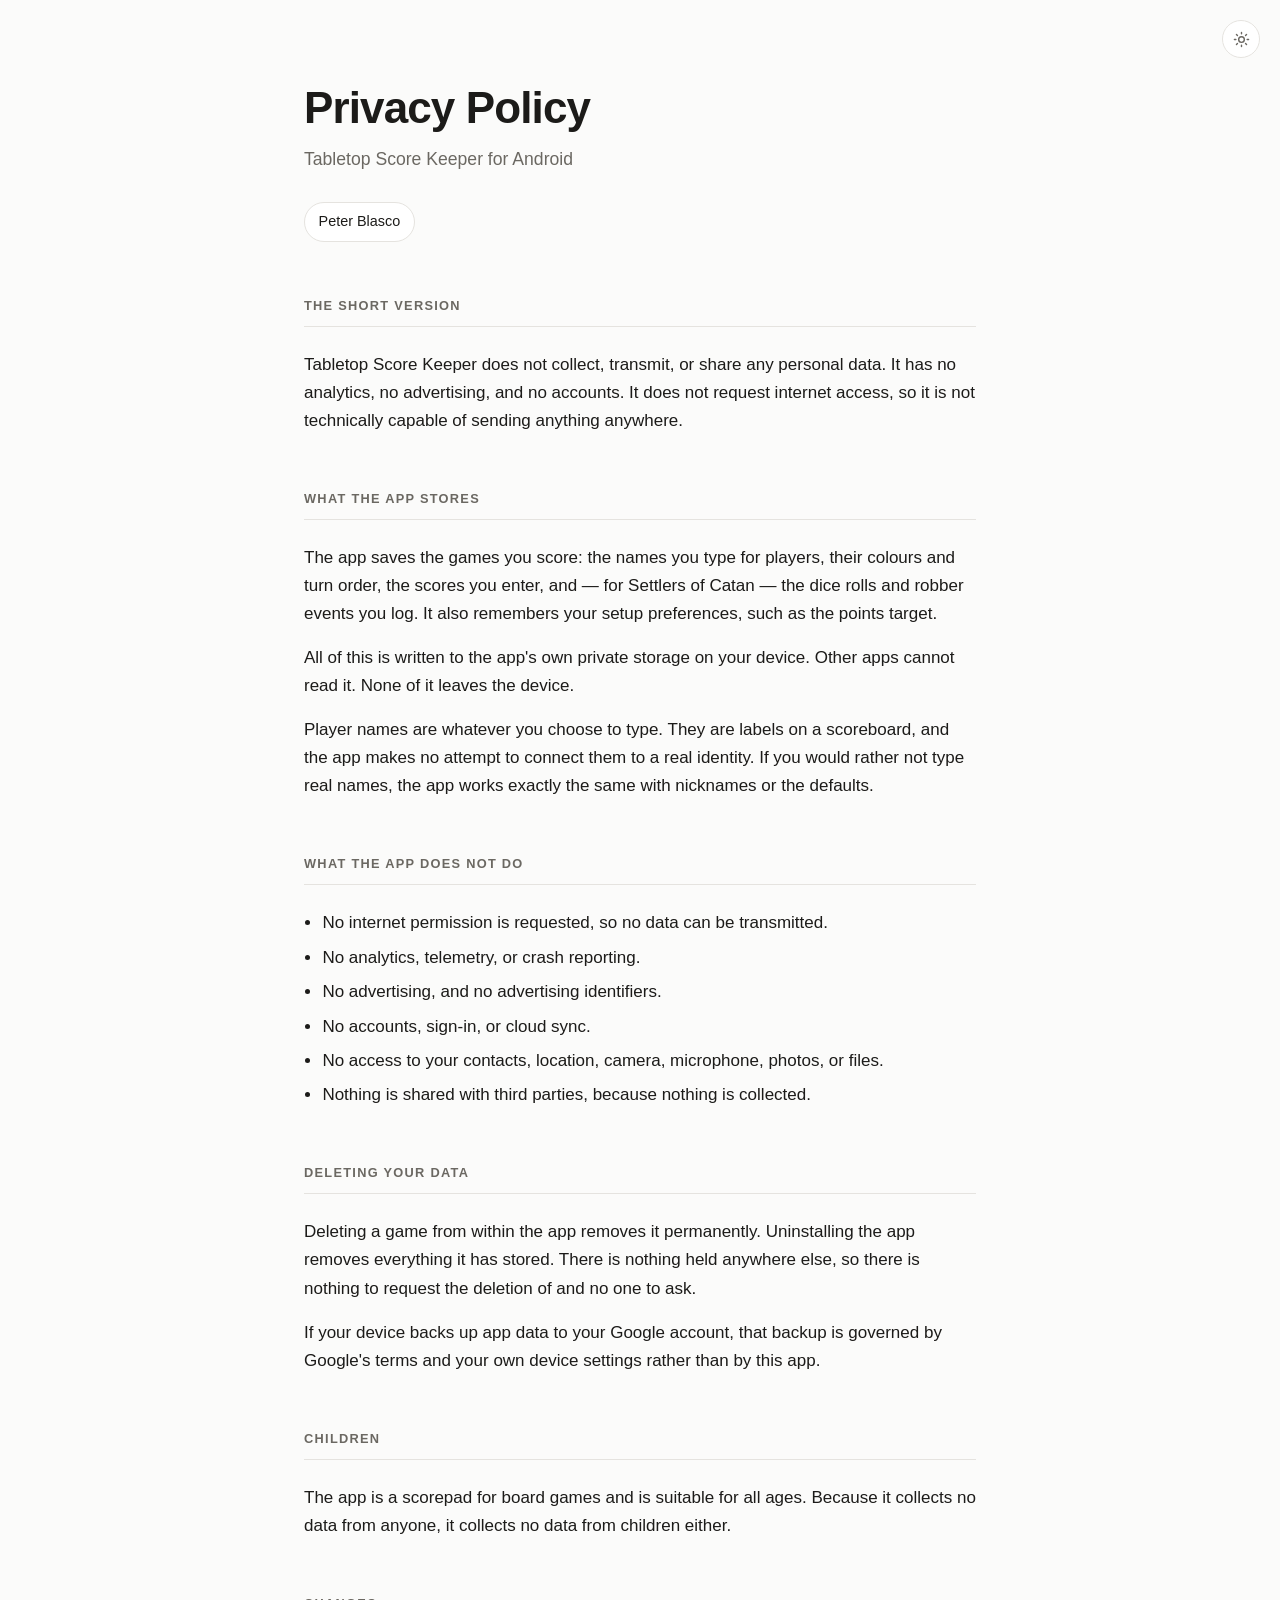
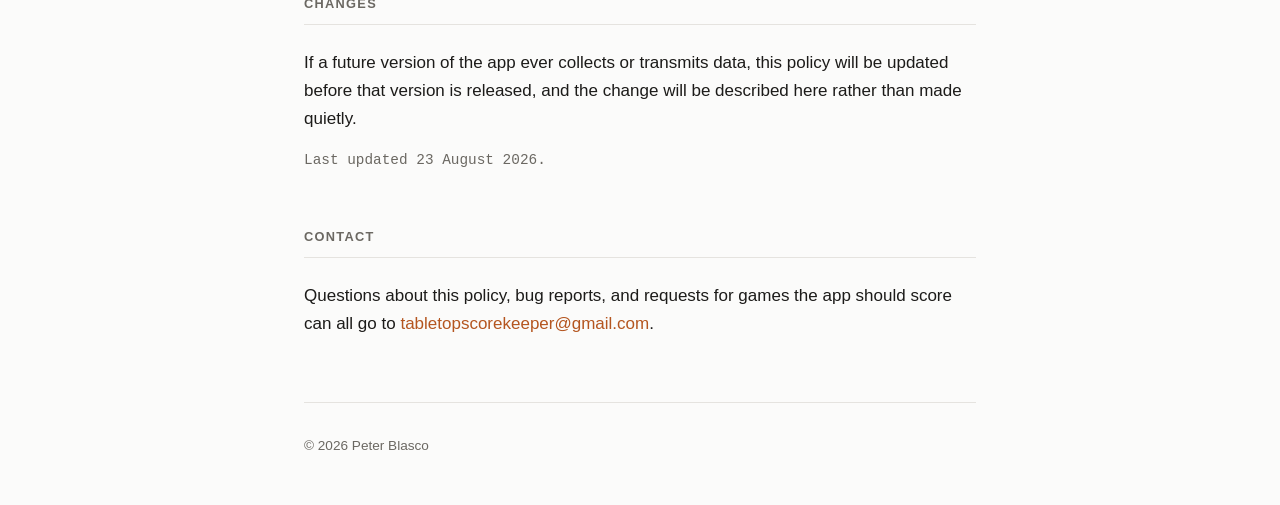
==== privacy/tabletop-score-keeper.html @ 76e5390a "Use the dedicated support address in the privacy policy The contact line also now names bug reports " ====
<!DOCTYPE html>
<html lang="en">
<head>
  <meta charset="UTF-8">
  <meta name="viewport" content="width=device-width, initial-scale=1.0">
  <title>Privacy Policy — Tabletop Score Keeper</title>
  <meta name="description" content="Privacy policy for the Tabletop Score Keeper Android app. The app collects no data and has no internet access.">

  <meta property="og:title" content="Privacy Policy — Tabletop Score Keeper">
  <meta property="og:description" content="The app collects no data and has no internet access.">
  <meta property="og:type" content="website">

  <link rel="stylesheet" href="../styles.css">
  <link rel="icon" href="data:image/svg+xml,<svg xmlns='http://www.w3.org/2000/svg' viewBox='0 0 100 100'><text y='.9em' font-size='90'>🎲</text></svg>">
</head>
<body>
  <button class="theme-toggle" id="themeToggle" aria-label="Toggle color theme" title="Toggle theme">
    <svg class="icon-sun" viewBox="0 0 24 24" aria-hidden="true"><circle cx="12" cy="12" r="4"/><path d="M12 2v2M12 20v2M4.9 4.9l1.4 1.4M17.7 17.7l1.4 1.4M2 12h2M20 12h2M4.9 19.1l1.4-1.4M17.7 6.3l1.4-1.4"/></svg>
    <svg class="icon-moon" viewBox="0 0 24 24" aria-hidden="true"><path d="M21 12.8A9 9 0 1111.2 3a7 7 0 009.8 9.8z"/></svg>
  </button>

  <main>
    <header class="intro">
      <h1>Privacy Policy</h1>
      <p class="tagline">Tabletop Score Keeper for Android</p>

      <nav class="links" aria-label="Related">
        <a class="link-pill" href="../">Peter Blasco</a>
      </nav>
    </header>

    <section class="section">
      <h2>The short version</h2>
      <p>
        Tabletop Score Keeper does not collect, transmit, or share any personal data. It has no
        analytics, no advertising, and no accounts. It does not request internet access, so it is
        not technically capable of sending anything anywhere.
      </p>
    </section>

    <section class="section">
      <h2>What the app stores</h2>
      <p>
        The app saves the games you score: the names you type for players, their colours and turn
        order, the scores you enter, and — for Settlers of Catan — the dice rolls and robber
        events you log. It also remembers your setup preferences, such as the points target.
      </p>
      <p>
        All of this is written to the app's own private storage on your device. Other apps cannot
        read it. None of it leaves the device.
      </p>
      <p>
        Player names are whatever you choose to type. They are labels on a scoreboard, and the app
        makes no attempt to connect them to a real identity. If you would rather not type real
        names, the app works exactly the same with nicknames or the defaults.
      </p>
    </section>

    <section class="section">
      <h2>What the app does not do</h2>
      <ul class="prose-list">
        <li>No internet permission is requested, so no data can be transmitted.</li>
        <li>No analytics, telemetry, or crash reporting.</li>
        <li>No advertising, and no advertising identifiers.</li>
        <li>No accounts, sign-in, or cloud sync.</li>
        <li>No access to your contacts, location, camera, microphone, photos, or files.</li>
        <li>Nothing is shared with third parties, because nothing is collected.</li>
      </ul>
    </section>

    <section class="section">
      <h2>Deleting your data</h2>
      <p>
        Deleting a game from within the app removes it permanently. Uninstalling the app removes
        everything it has stored. There is nothing held anywhere else, so there is nothing to
        request the deletion of and no one to ask.
      </p>
      <p>
        If your device backs up app data to your Google account, that backup is governed by
        Google's terms and your own device settings rather than by this app.
      </p>
    </section>

    <section class="section">
      <h2>Children</h2>
      <p>
        The app is a scorepad for board games and is suitable for all ages. Because it collects no
        data from anyone, it collects no data from children either.
      </p>
    </section>

    <section class="section">
      <h2>Changes</h2>
      <p>
        If a future version of the app ever collects or transmits data, this policy will be
        updated before that version is released, and the change will be described here rather than
        made quietly.
      </p>
      <p class="placeholder">Last updated 23 August 2026.</p>
    </section>

    <section class="section">
      <h2>Contact</h2>
      <p>
        Questions about this policy, bug reports, and requests for games the app should score
        can all go to <a href="mailto:tabletopscorekeeper@gmail.com">tabletopscorekeeper@gmail.com</a>.
      </p>
    </section>
  </main>

  <footer>
    <p>© <span id="year">2026</span> Peter Blasco</p>
  </footer>

  <script src="../main.js"></script>
</body>
</html>
---- styles.css ----
/* ── Design tokens ─────────────────────────────────────── */
:root {
  --bg:        #fbfbfa;
  --surface:   #ffffff;
  --border:    #e5e3df;
  --text:      #1c1b19;
  --text-soft: #6b6862;
  --accent:    #b4551f;
  --accent-bg: #f5ece5;

  --radius: 10px;
  --measure: 42rem;
  --font: ui-sans-serif, -apple-system, "Segoe UI", Roboto, Helvetica, Arial, sans-serif;
  --mono: ui-monospace, "SF Mono", "Cascadia Mono", Menlo, Consolas, monospace;
}

@media (prefers-color-scheme: dark) {
  :root {
    --bg:        #161513;
    --surface:   #1e1d1a;
    --border:    #33312d;
    --text:      #edeae4;
    --text-soft: #9d988f;
    --accent:    #e08b57;
    --accent-bg: #2a231d;
  }
}

/* Explicit toggle always wins over the media query. */
:root[data-theme="light"] {
  --bg: #fbfbfa; --surface: #ffffff; --border: #e5e3df;
  --text: #1c1b19; --text-soft: #6b6862;
  --accent: #b4551f; --accent-bg: #f5ece5;
}
:root[data-theme="dark"] {
  --bg: #161513; --surface: #1e1d1a; --border: #33312d;
  --text: #edeae4; --text-soft: #9d988f;
  --accent: #e08b57; --accent-bg: #2a231d;
}

/* ── Base ──────────────────────────────────────────────── */
* { box-sizing: border-box; }

body {
  margin: 0;
  padding: 0 1.5rem;
  background: var(--bg);
  color: var(--text);
  font-family: var(--font);
  font-size: 17px;
  line-height: 1.65;
  -webkit-font-smoothing: antialiased;
}

main { max-width: var(--measure); margin: 0 auto; padding: 5rem 0 3rem; }

h1, h2, h3 { line-height: 1.25; margin: 0; font-weight: 640; letter-spacing: -0.02em; }
p { margin: 0 0 1rem; }

a { color: var(--accent); text-decoration: none; }
a:hover { text-decoration: underline; text-underline-offset: 3px; }

:focus-visible {
  outline: 2px solid var(--accent);
  outline-offset: 3px;
  border-radius: 4px;
}

/* ── Intro ─────────────────────────────────────────────── */
.intro h1 { font-size: clamp(2rem, 6vw, 2.75rem); }

/* width/height attributes on the tag reserve the aspect ratio, so the
   text below doesn't jump once the image loads. */
.banner {
  display: block;
  width: 100%;
  height: auto;
  margin-bottom: 2rem;
  border: 1px solid var(--border);
  border-radius: var(--radius);
}

.tagline {
  color: var(--text-soft);
  font-size: 1.1rem;
  margin: 0.6rem 0 1.75rem;
  max-width: 34rem;
}

.links {
  display: flex;
  flex-wrap: wrap;
  gap: 0.6rem;
}

.link-pill {
  display: inline-flex;
  align-items: center;
  gap: 0.5rem;
  padding: 0.45rem 0.85rem;
  background: var(--surface);
  border: 1px solid var(--border);
  border-radius: 999px;
  color: var(--text);
  font-size: 0.9rem;
  font-weight: 520;
  transition: border-color 0.15s, color 0.15s, transform 0.15s;
}

.link-pill:hover {
  border-color: var(--accent);
  color: var(--accent);
  text-decoration: none;
  transform: translateY(-1px);
}

.link-pill svg { width: 16px; height: 16px; fill: currentColor; flex: none; }
.link-pill svg[stroke] { fill: none; stroke: currentColor; stroke-linecap: round; stroke-linejoin: round; }

/* ── Sections ──────────────────────────────────────────── */
.section { margin-top: 3.5rem; }

.section > h2 {
  font-size: 0.8rem;
  text-transform: uppercase;
  letter-spacing: 0.1em;
  color: var(--text-soft);
  font-weight: 600;
  padding-bottom: 0.75rem;
  margin-bottom: 1.5rem;
  border-bottom: 1px solid var(--border);
}

/* Prose bullet list. Scoped to its own class because .tags is a ul too, and a bare
   ul rule would fight it. */
.prose-list {
  margin: 0 0 1rem;
  padding-left: 1.15rem;
}

.prose-list li {
  margin-bottom: 0.4rem;
}

.placeholder {
  color: var(--text-soft);
  font-family: var(--mono);
  font-size: 0.9rem;
  margin: 0;
}

/* ── Projects ──────────────────────────────────────────── */
/* Unused while the section is a placeholder — kept for the real entries. */
.project-list { list-style: none; margin: 0; padding: 0; display: grid; gap: 1.75rem; }

.project-head {
  display: flex;
  align-items: baseline;
  justify-content: space-between;
  gap: 1rem;
  margin-bottom: 0.35rem;
}

.project h3 { font-size: 1.05rem; }
.project h3 a { color: var(--text); }
.project h3 a:hover { color: var(--accent); }

.year { font-family: var(--mono); font-size: 0.8rem; color: var(--text-soft); flex: none; }

.project p { color: var(--text-soft); margin: 0 0 0.6rem; }

.tags { list-style: none; display: flex; flex-wrap: wrap; gap: 0.4rem; margin: 0; padding: 0; }

.tags li {
  font-family: var(--mono);
  font-size: 0.72rem;
  padding: 0.15rem 0.5rem;
  border-radius: 5px;
  background: var(--accent-bg);
  color: var(--accent);
}

/* ── Footer ────────────────────────────────────────────── */
footer {
  max-width: var(--measure);
  margin: 0 auto;
  padding: 2rem 0 3rem;
  border-top: 1px solid var(--border);
  color: var(--text-soft);
  font-size: 0.85rem;
}
footer p { margin: 0; }

/* ── Theme toggle ──────────────────────────────────────── */
.theme-toggle {
  position: fixed;
  top: 1.25rem;
  right: 1.25rem;
  width: 38px;
  height: 38px;
  display: grid;
  place-items: center;
  background: var(--surface);
  border: 1px solid var(--border);
  border-radius: 50%;
  color: var(--text-soft);
  cursor: pointer;
  transition: color 0.15s, border-color 0.15s;
}
.theme-toggle:hover { color: var(--accent); border-color: var(--accent); }

.theme-toggle svg {
  width: 17px; height: 17px;
  fill: none; stroke: currentColor; stroke-width: 2;
  stroke-linecap: round; stroke-linejoin: round;
}

/* Show exactly one icon: the one for the theme you'd switch *to*. */
.icon-moon { display: none; }
@media (prefers-color-scheme: dark) {
  .icon-sun { display: none; }
  .icon-moon { display: block; }
}
:root[data-theme="light"] .icon-sun  { display: block; }
:root[data-theme="light"] .icon-moon { display: none; }
:root[data-theme="dark"]  .icon-sun  { display: none; }
:root[data-theme="dark"]  .icon-moon { display: block; }

@media (prefers-reduced-motion: reduce) {
  * { transition: none !important; }
}
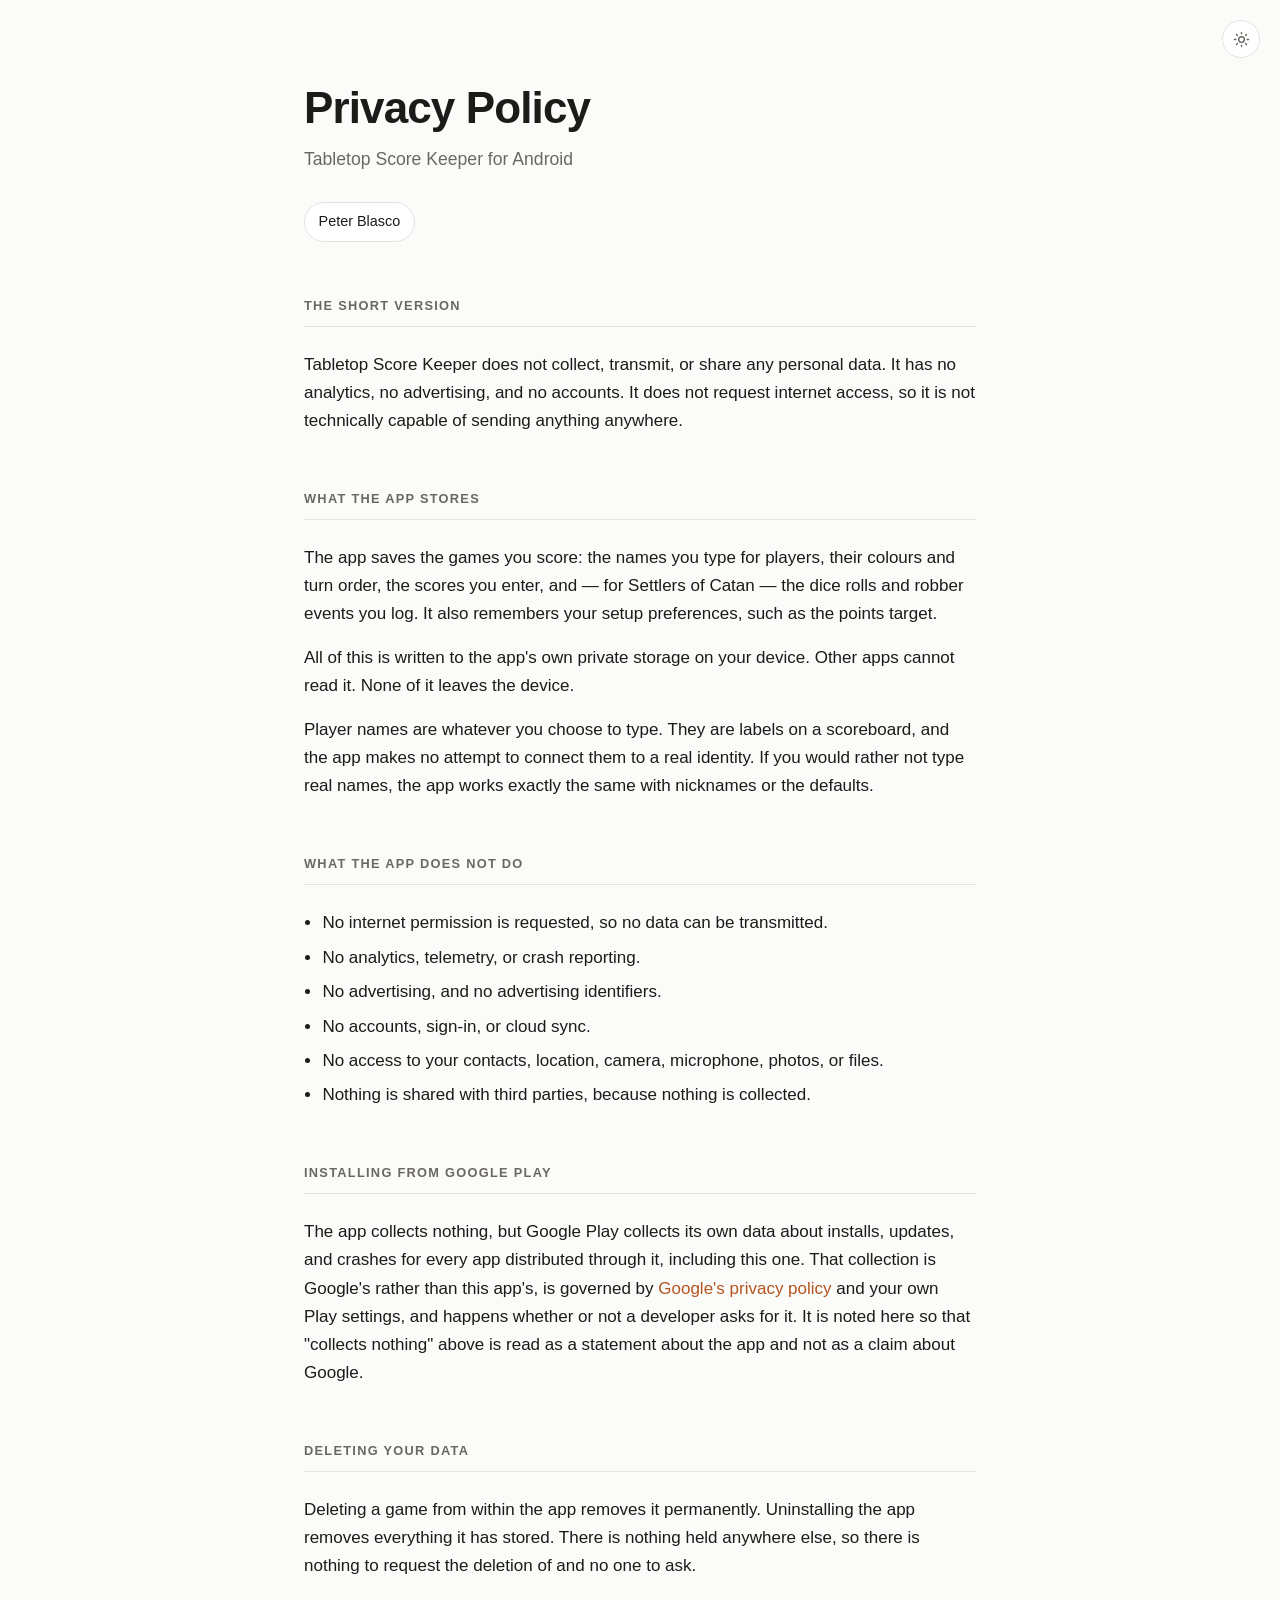
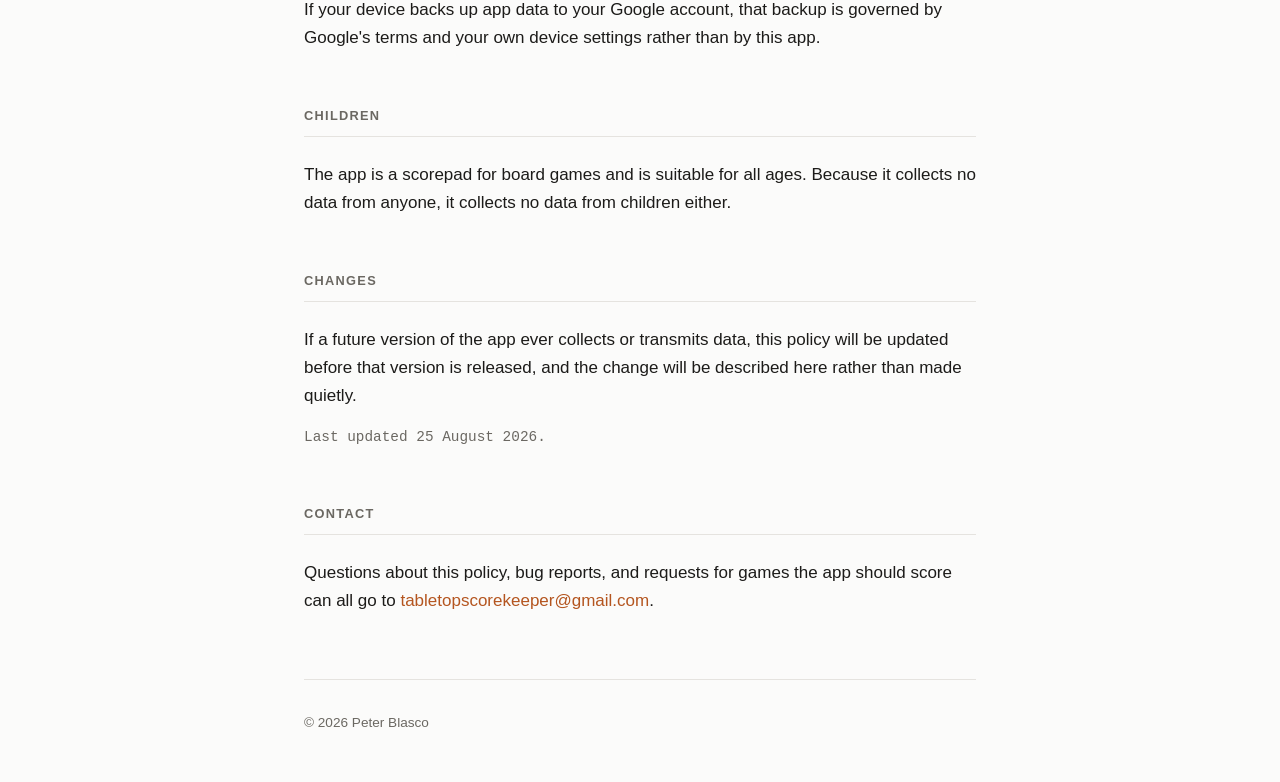
==== commit 470b6335: "Note Google Play's own data collection in the privacy policy The app collects nothing, but Play coll" ====
--- a/privacy/tabletop-score-keeper.html
+++ b/privacy/tabletop-score-keeper.html
@@ -69,6 +69,19 @@
     </section>
 
     <section class="section">
+      <h2>Installing from Google Play</h2>
+      <p>
+        The app collects nothing, but Google Play collects its own data about installs, updates,
+        and crashes for every app distributed through it, including this one. That collection is
+        Google's rather than this app's, is governed by
+        <a href="https://policies.google.com/privacy">Google's privacy policy</a> and your own Play
+        settings, and happens whether or not a developer asks for it. It is noted here so that
+        "collects nothing" above is read as a statement about the app and not as a claim about
+        Google.
+      </p>
+    </section>
+
+    <section class="section">
       <h2>Deleting your data</h2>
       <p>
         Deleting a game from within the app removes it permanently. Uninstalling the app removes
@@ -96,7 +109,7 @@
         updated before that version is released, and the change will be described here rather than
         made quietly.
       </p>
-      <p class="placeholder">Last updated 23 August 2026.</p>
+      <p class="placeholder">Last updated 25 August 2026.</p>
     </section>
 
     <section class="section">
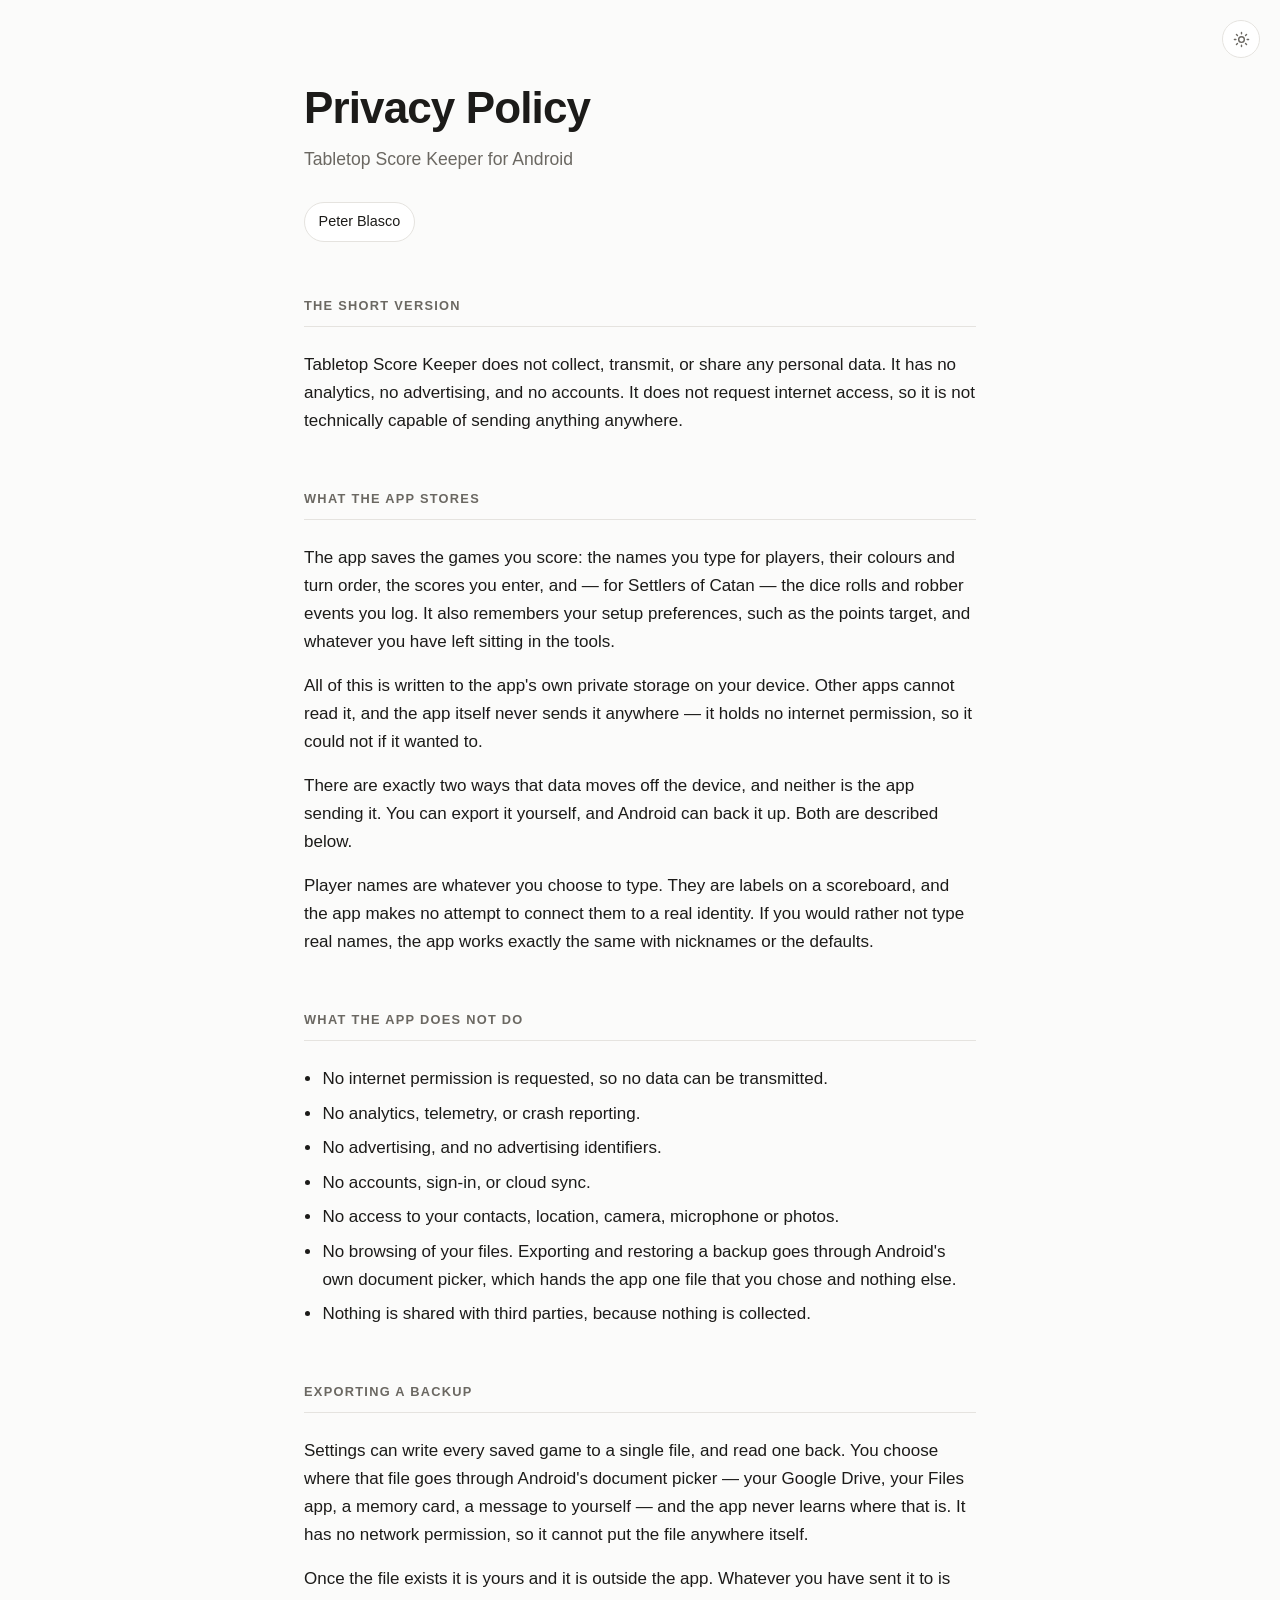
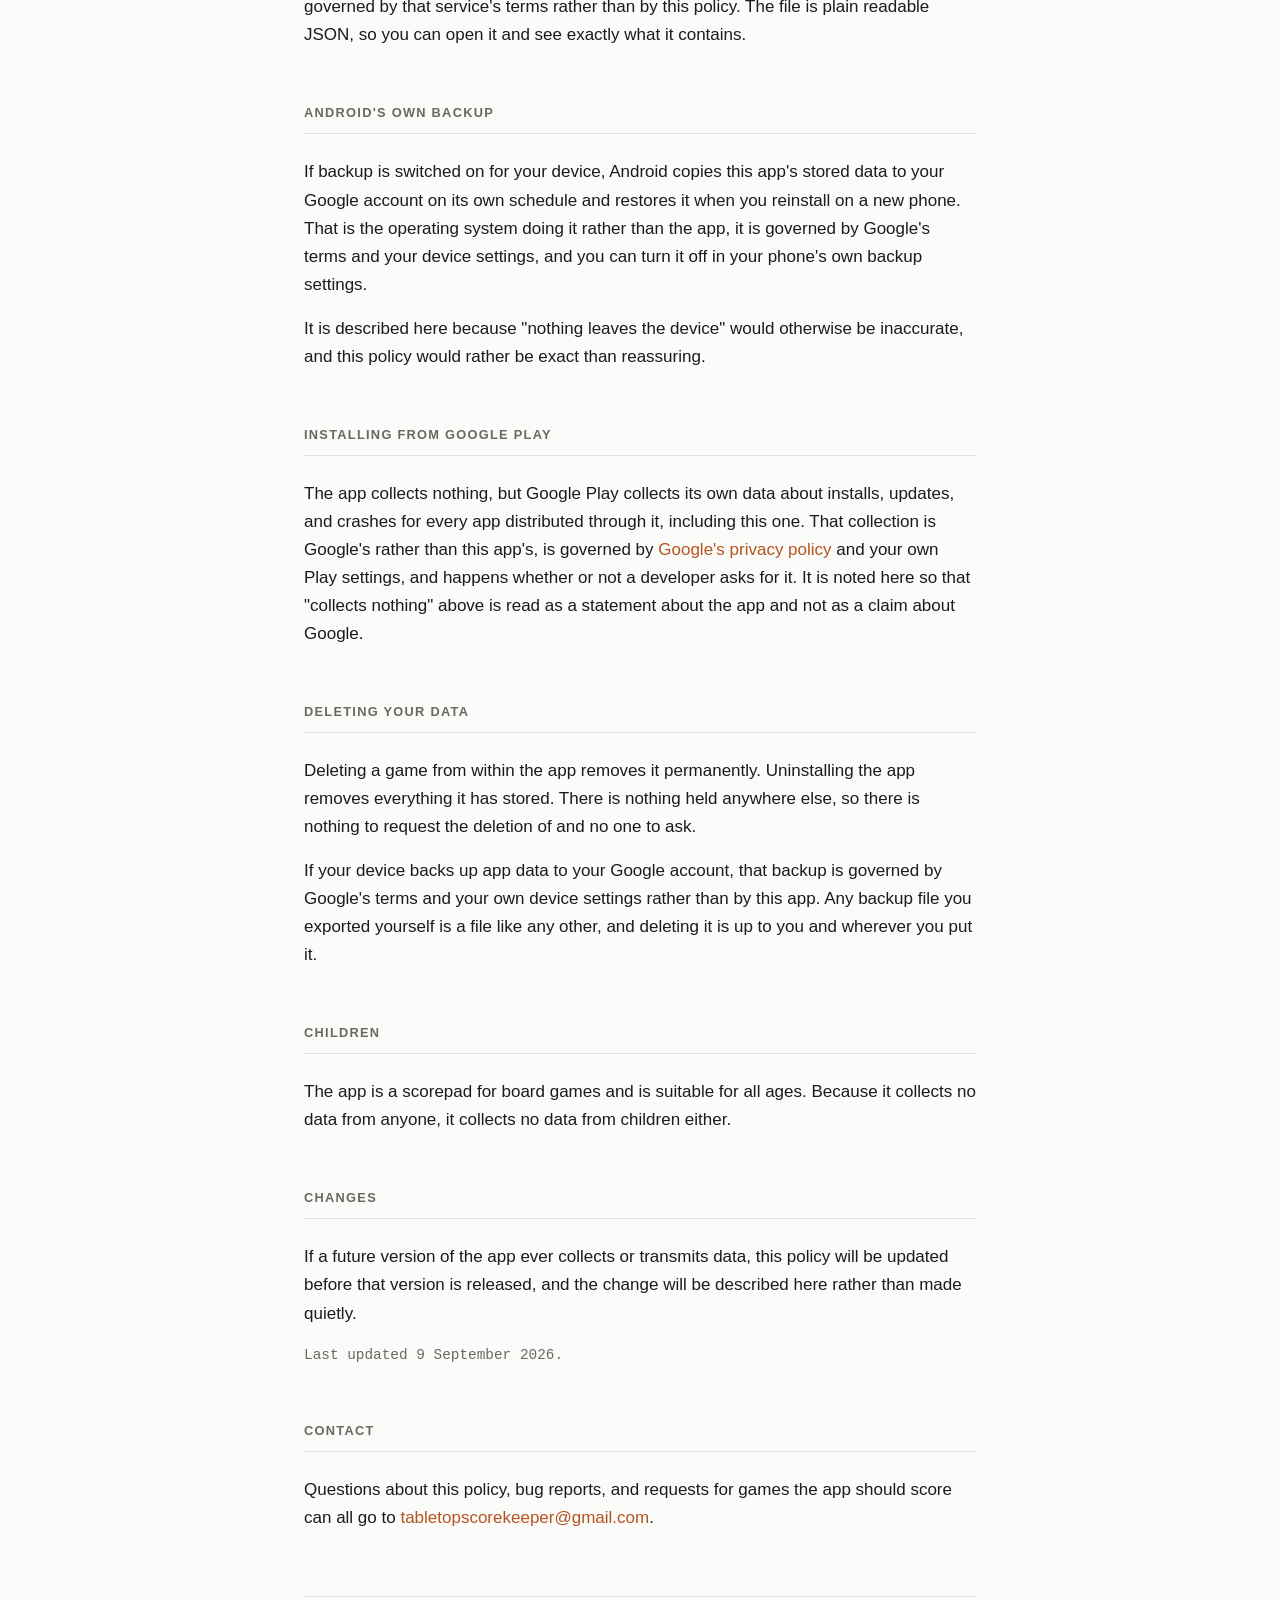
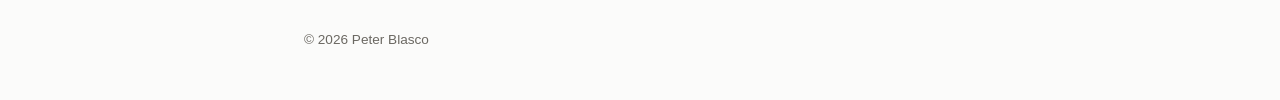
==== commit bd2b34d7: "Bring the privacy policy in line with what the app now does Three statements had gone stale. "None o" ====
--- a/privacy/tabletop-score-keeper.html
+++ b/privacy/tabletop-score-keeper.html
@@ -43,11 +43,17 @@
       <p>
         The app saves the games you score: the names you type for players, their colours and turn
         order, the scores you enter, and — for Settlers of Catan — the dice rolls and robber
-        events you log. It also remembers your setup preferences, such as the points target.
+        events you log. It also remembers your setup preferences, such as the points target, and
+        whatever you have left sitting in the tools.
       </p>
       <p>
         All of this is written to the app's own private storage on your device. Other apps cannot
-        read it. None of it leaves the device.
+        read it, and the app itself never sends it anywhere — it holds no internet permission, so
+        it could not if it wanted to.
+      </p>
+      <p>
+        There are exactly two ways that data moves off the device, and neither is the app sending
+        it. You can export it yourself, and Android can back it up. Both are described below.
       </p>
       <p>
         Player names are whatever you choose to type. They are labels on a scoreboard, and the app
@@ -63,9 +69,42 @@
         <li>No analytics, telemetry, or crash reporting.</li>
         <li>No advertising, and no advertising identifiers.</li>
         <li>No accounts, sign-in, or cloud sync.</li>
-        <li>No access to your contacts, location, camera, microphone, photos, or files.</li>
+        <li>No access to your contacts, location, camera, microphone or photos.</li>
+        <li>
+          No browsing of your files. Exporting and restoring a backup goes through Android's own
+          document picker, which hands the app one file that you chose and nothing else.
+        </li>
         <li>Nothing is shared with third parties, because nothing is collected.</li>
       </ul>
+    </section>
+
+    <section class="section">
+      <h2>Exporting a backup</h2>
+      <p>
+        Settings can write every saved game to a single file, and read one back. You choose where
+        that file goes through Android's document picker — your Google Drive, your Files app, a
+        memory card, a message to yourself — and the app never learns where that is. It has no
+        network permission, so it cannot put the file anywhere itself.
+      </p>
+      <p>
+        Once the file exists it is yours and it is outside the app. Whatever you have sent it to is
+        governed by that service's terms rather than by this policy. The file is plain readable
+        JSON, so you can open it and see exactly what it contains.
+      </p>
+    </section>
+
+    <section class="section">
+      <h2>Android's own backup</h2>
+      <p>
+        If backup is switched on for your device, Android copies this app's stored data to your
+        Google account on its own schedule and restores it when you reinstall on a new phone. That
+        is the operating system doing it rather than the app, it is governed by Google's terms and
+        your device settings, and you can turn it off in your phone's own backup settings.
+      </p>
+      <p>
+        It is described here because "nothing leaves the device" would otherwise be inaccurate, and
+        this policy would rather be exact than reassuring.
+      </p>
     </section>
 
     <section class="section">
@@ -90,7 +129,9 @@
       </p>
       <p>
         If your device backs up app data to your Google account, that backup is governed by
-        Google's terms and your own device settings rather than by this app.
+        Google's terms and your own device settings rather than by this app. Any backup file you
+        exported yourself is a file like any other, and deleting it is up to you and wherever you
+        put it.
       </p>
     </section>
 
@@ -109,7 +150,7 @@
         updated before that version is released, and the change will be described here rather than
         made quietly.
       </p>
-      <p class="placeholder">Last updated 25 August 2026.</p>
+      <p class="placeholder">Last updated 9 September 2026.</p>
     </section>
 
     <section class="section">
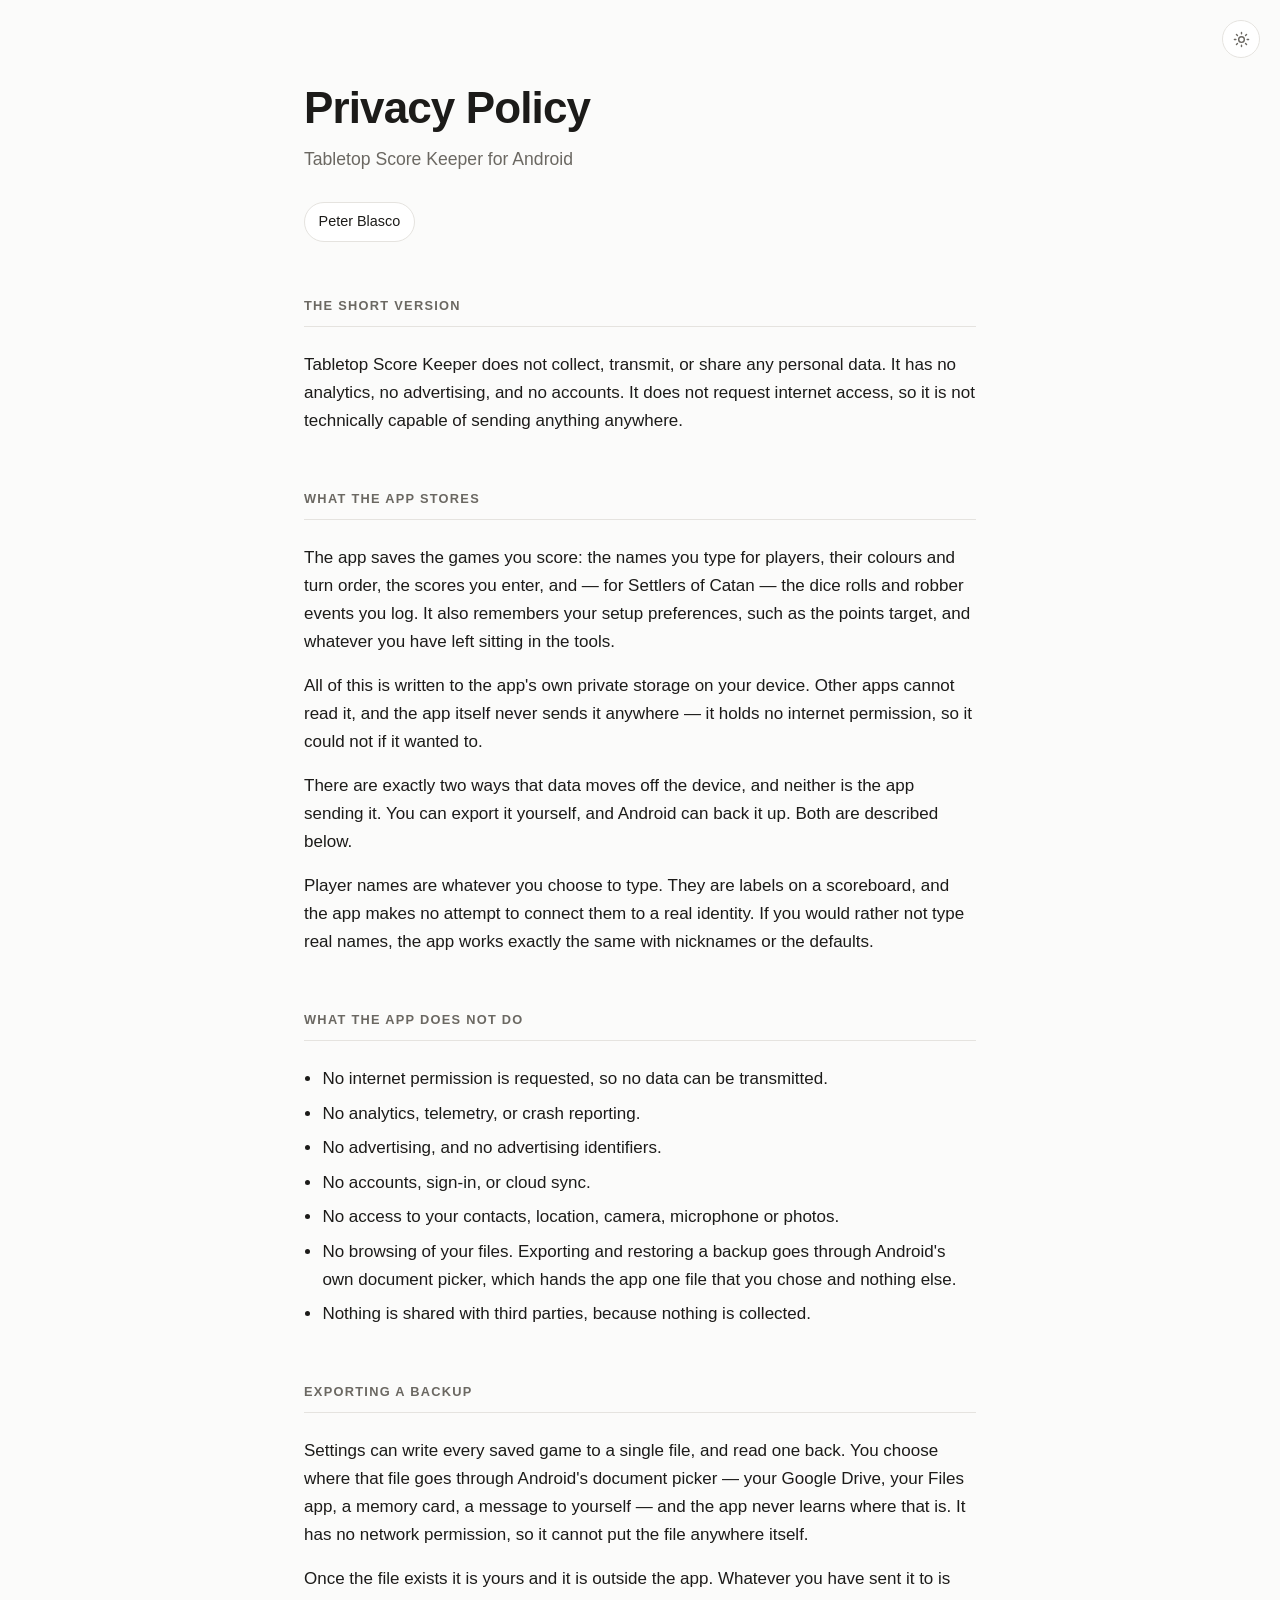
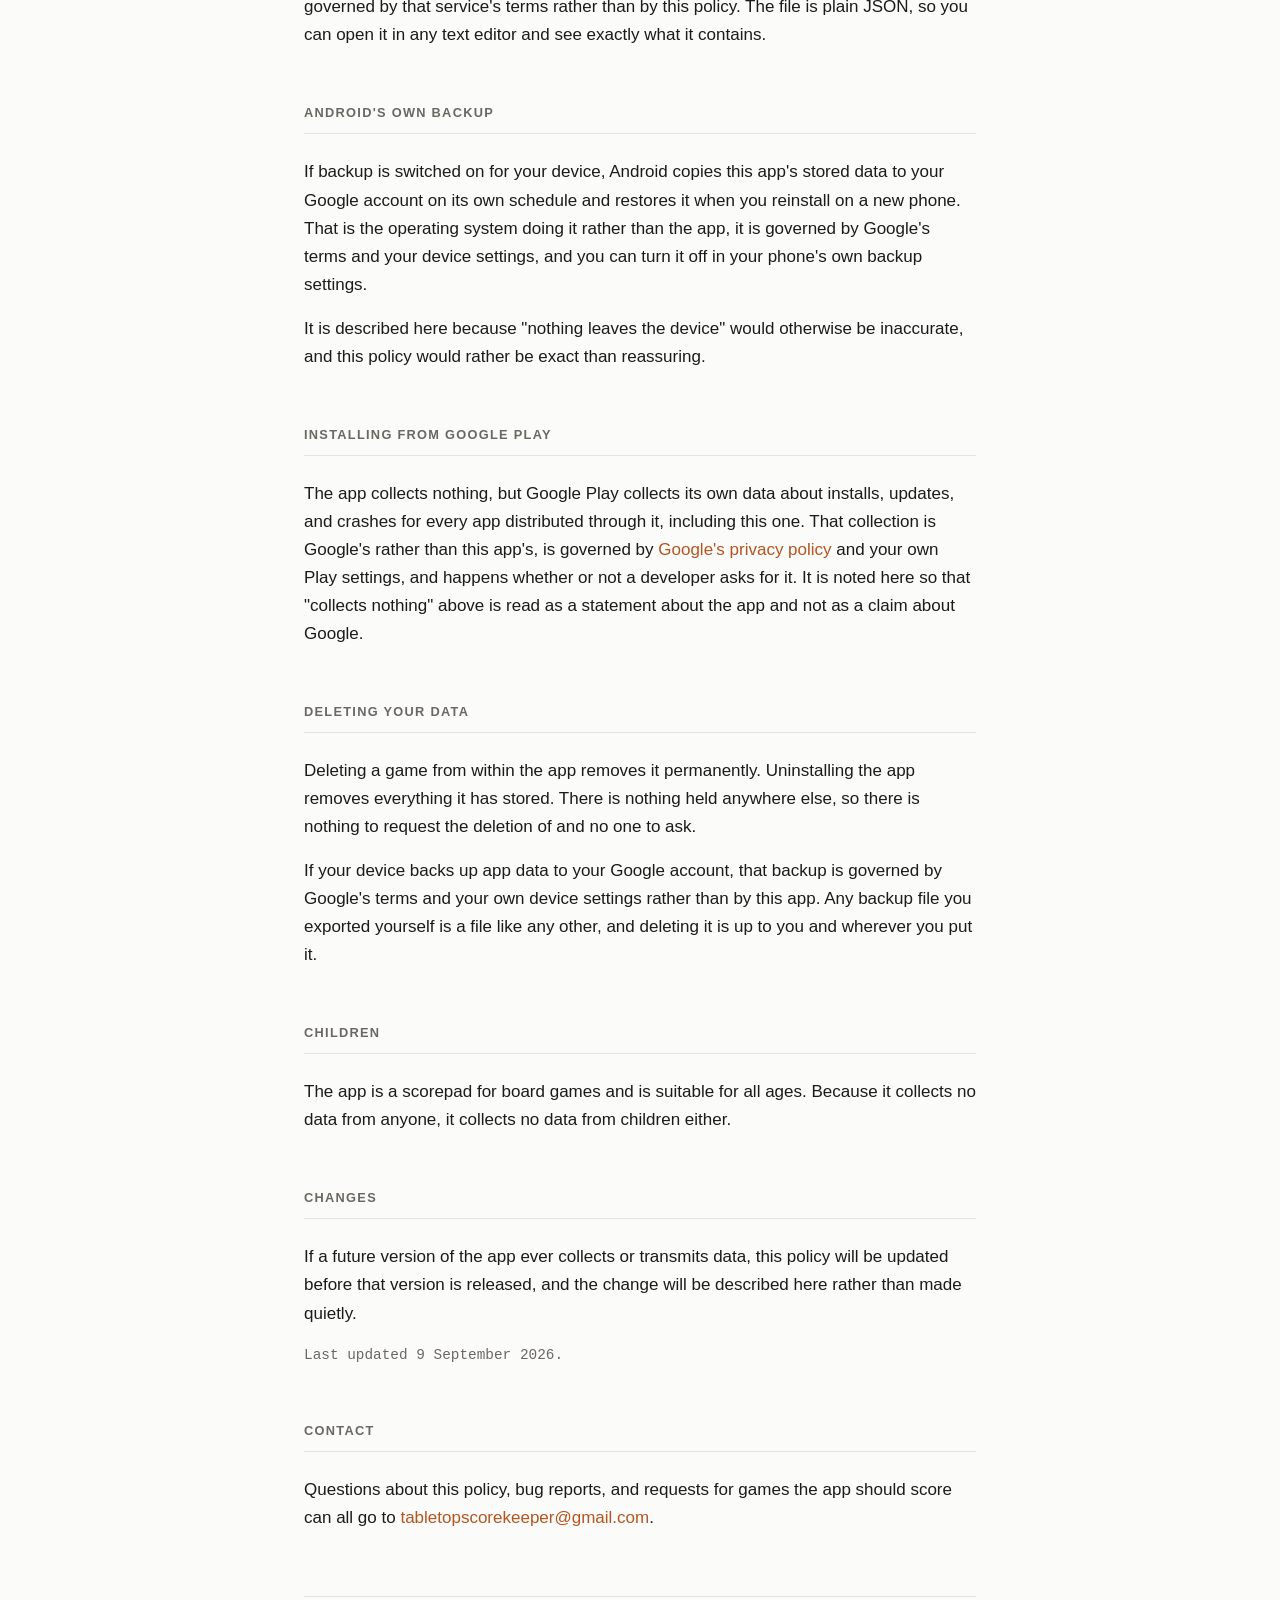
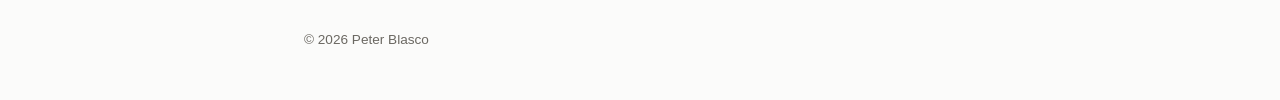
==== commit 7eec5121: "Match the policy to a backup file that is no longer indented Co-Authored-By: Claude Opus 5 <noreply@" ====
--- a/privacy/tabletop-score-keeper.html
+++ b/privacy/tabletop-score-keeper.html
@@ -88,8 +88,8 @@
       </p>
       <p>
         Once the file exists it is yours and it is outside the app. Whatever you have sent it to is
-        governed by that service's terms rather than by this policy. The file is plain readable
-        JSON, so you can open it and see exactly what it contains.
+        governed by that service's terms rather than by this policy. The file is plain JSON, so you
+        can open it in any text editor and see exactly what it contains.
       </p>
     </section>
 
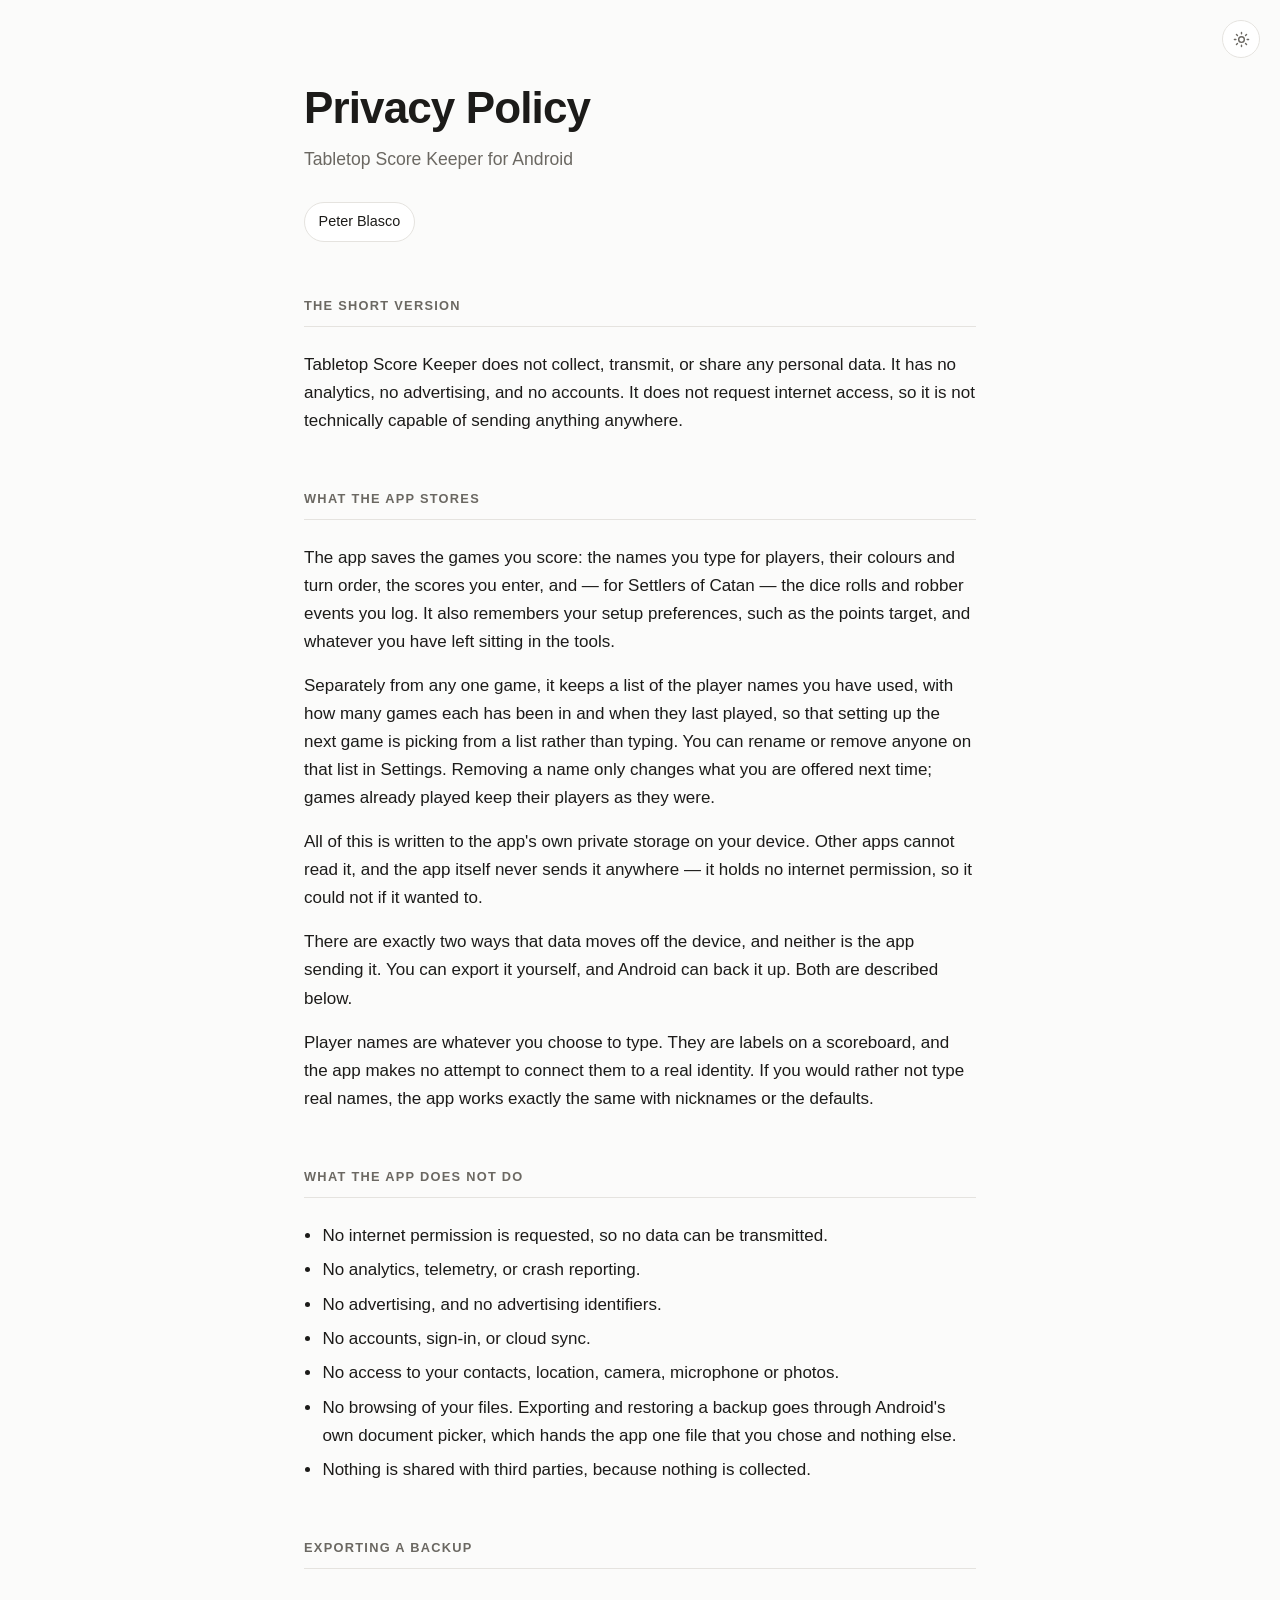
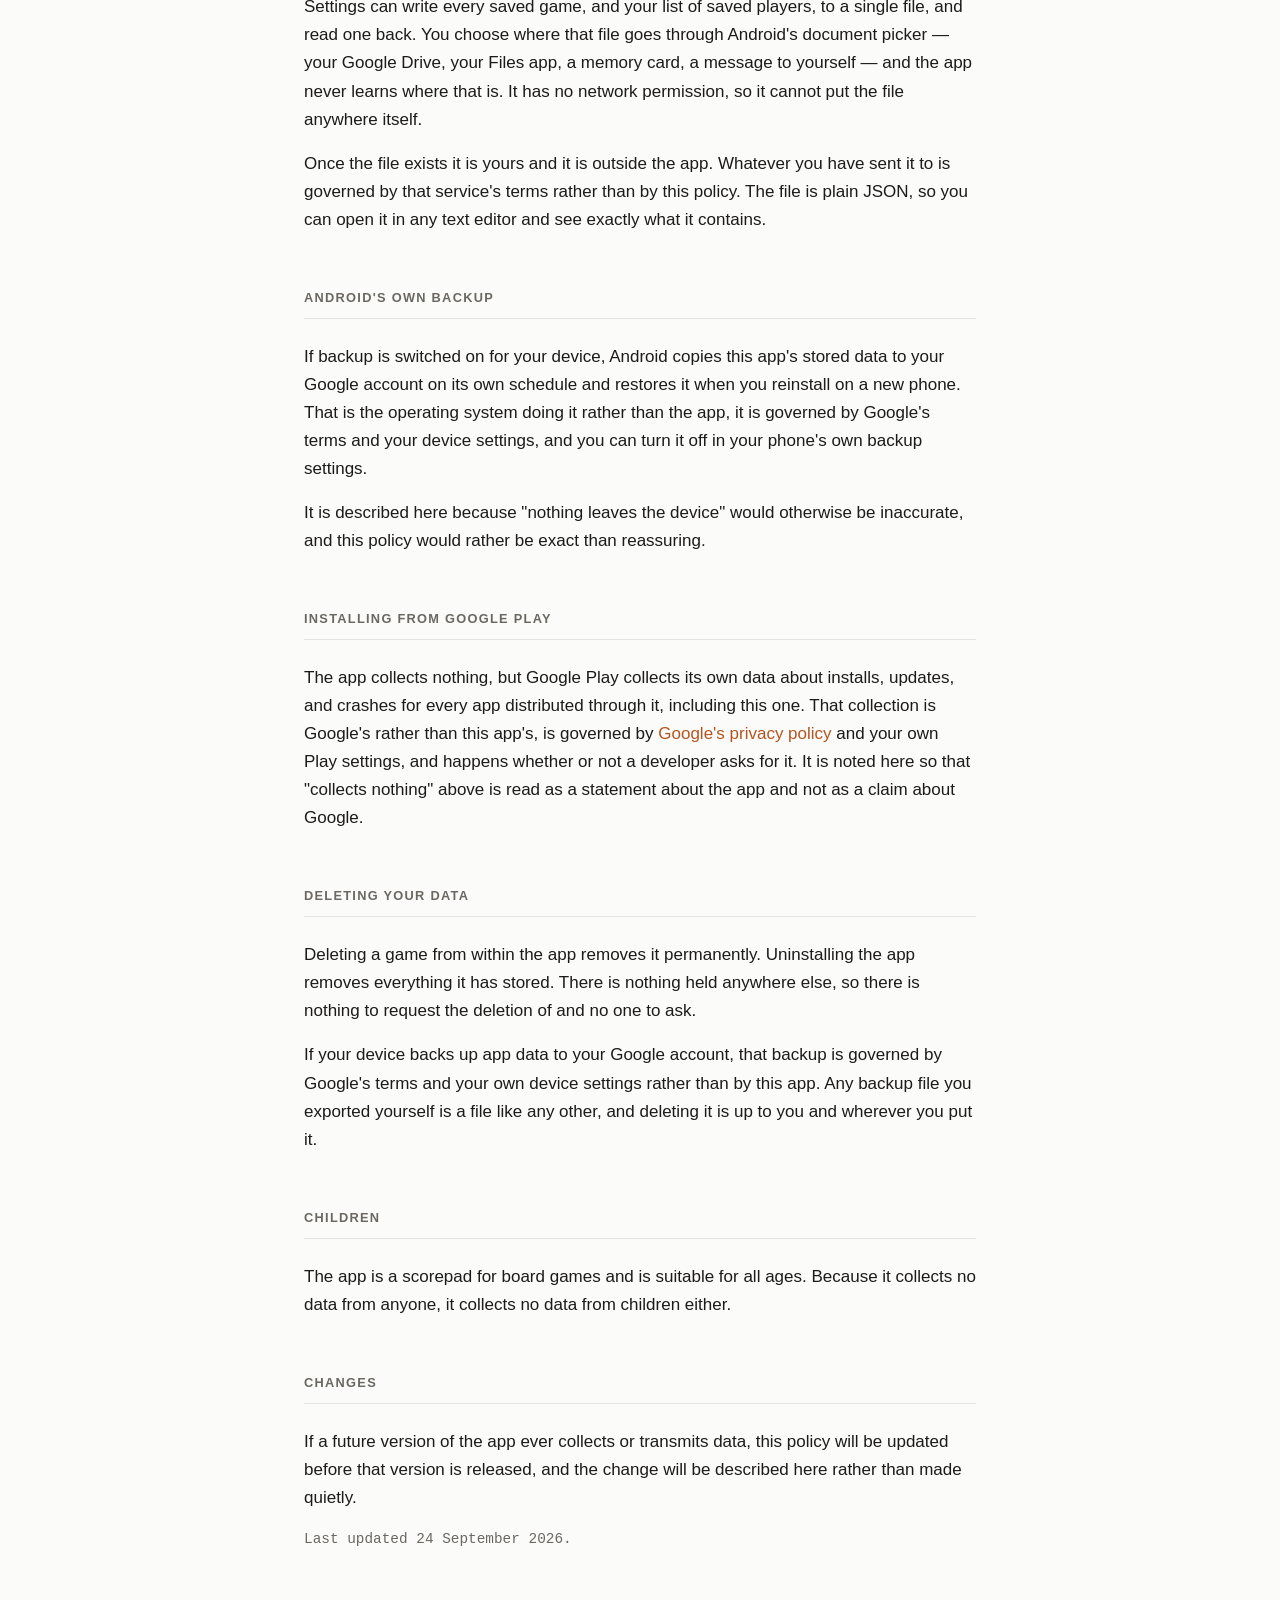
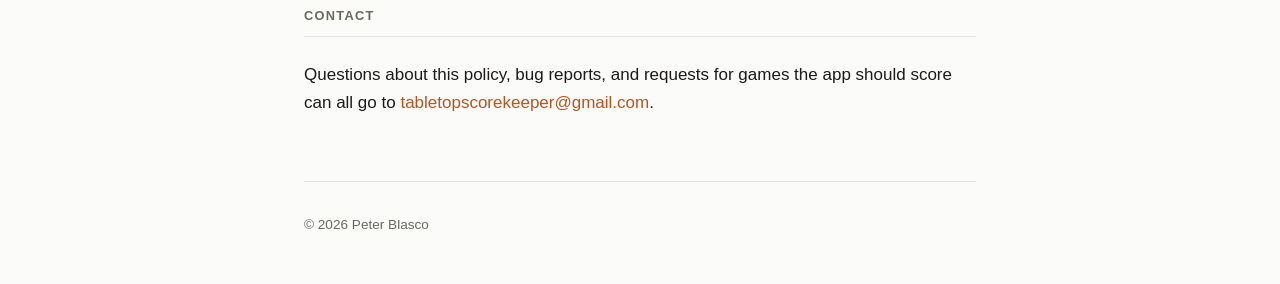
==== commit f69a9a77: "Describe the saved-player list in the privacy policy The next build of Tabletop Score Keeper keeps a" ====
--- a/privacy/tabletop-score-keeper.html
+++ b/privacy/tabletop-score-keeper.html
@@ -47,6 +47,13 @@
         whatever you have left sitting in the tools.
       </p>
       <p>
+        Separately from any one game, it keeps a list of the player names you have used, with how
+        many games each has been in and when they last played, so that setting up the next game is
+        picking from a list rather than typing. You can rename or remove anyone on that list in
+        Settings. Removing a name only changes what you are offered next time; games already
+        played keep their players as they were.
+      </p>
+      <p>
         All of this is written to the app's own private storage on your device. Other apps cannot
         read it, and the app itself never sends it anywhere — it holds no internet permission, so
         it could not if it wanted to.
@@ -81,10 +88,11 @@
     <section class="section">
       <h2>Exporting a backup</h2>
       <p>
-        Settings can write every saved game to a single file, and read one back. You choose where
-        that file goes through Android's document picker — your Google Drive, your Files app, a
-        memory card, a message to yourself — and the app never learns where that is. It has no
-        network permission, so it cannot put the file anywhere itself.
+        Settings can write every saved game, and your list of saved players, to a single file, and
+        read one back. You choose where that file goes through Android's document picker — your
+        Google Drive, your Files app, a memory card, a message to yourself — and the app never
+        learns where that is. It has no network permission, so it cannot put the file anywhere
+        itself.
       </p>
       <p>
         Once the file exists it is yours and it is outside the app. Whatever you have sent it to is
@@ -150,7 +158,7 @@
         updated before that version is released, and the change will be described here rather than
         made quietly.
       </p>
-      <p class="placeholder">Last updated 9 September 2026.</p>
+      <p class="placeholder">Last updated 24 September 2026.</p>
     </section>
 
     <section class="section">
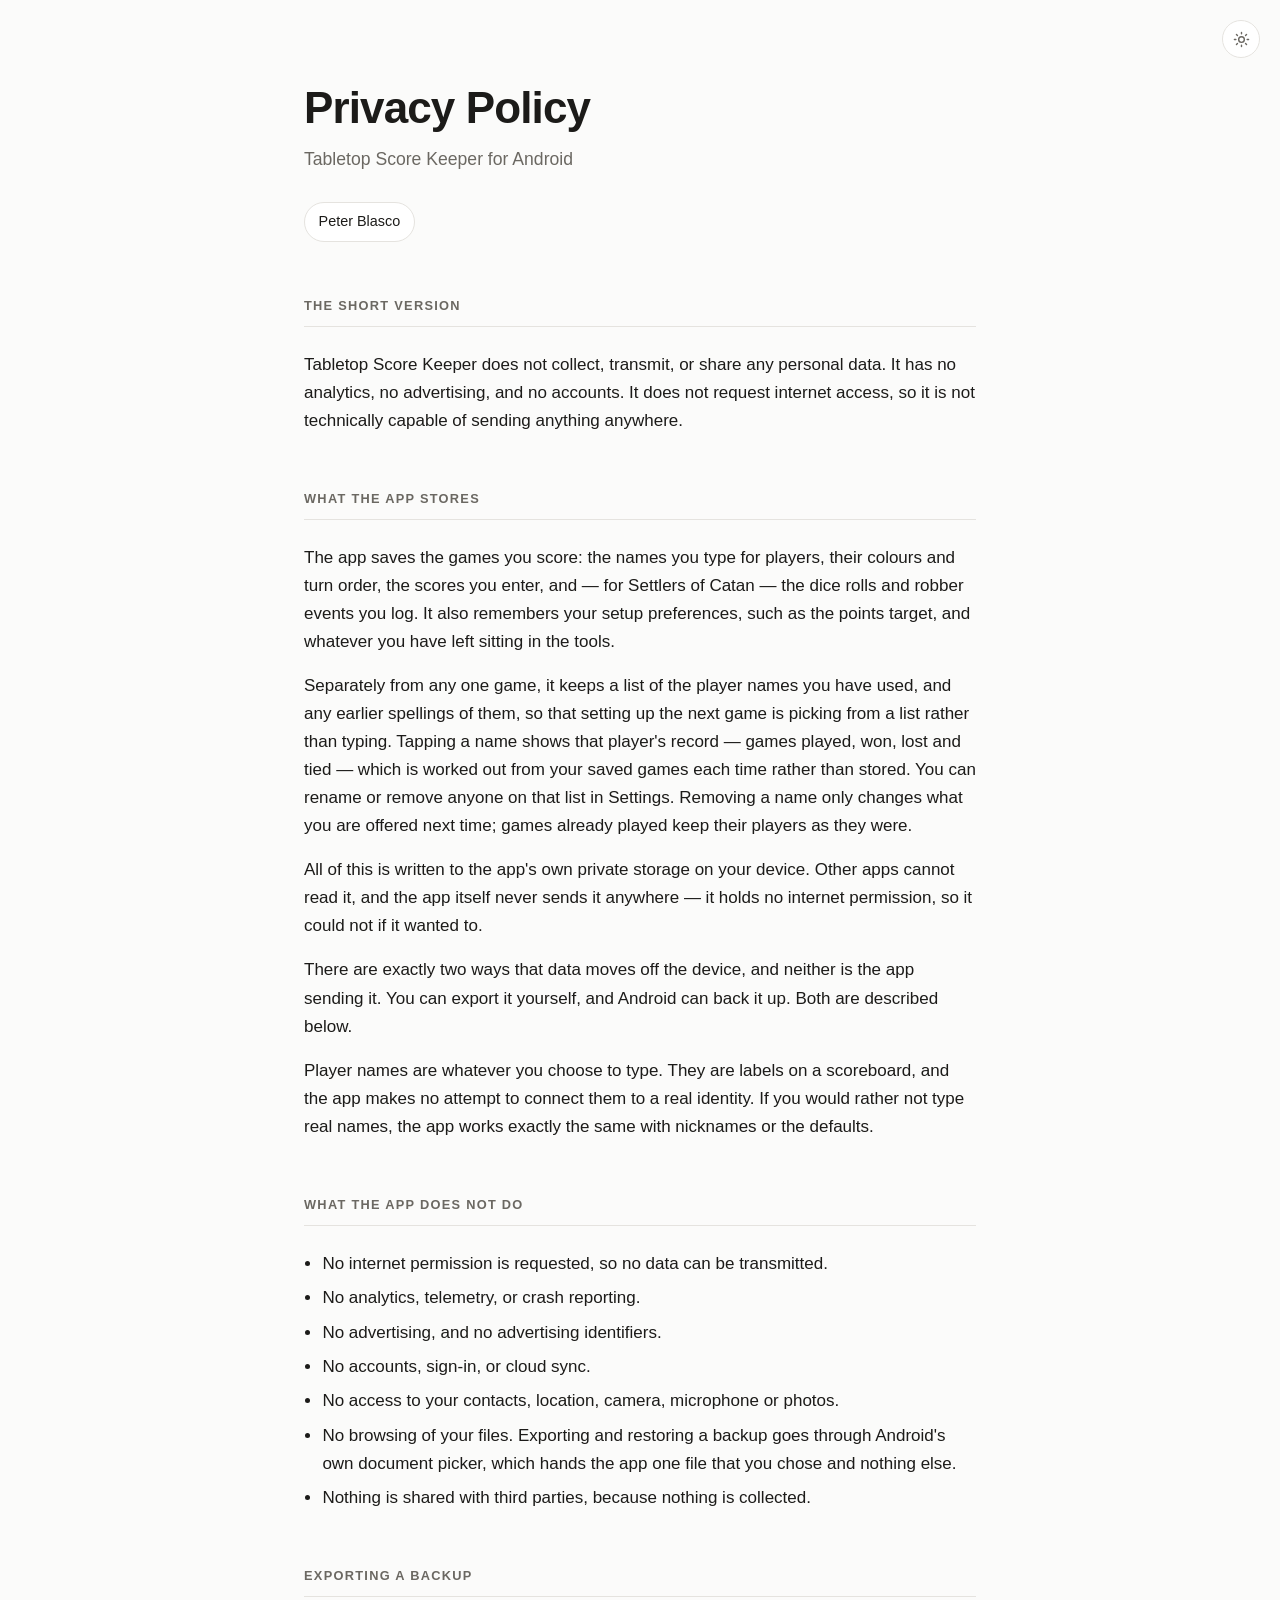
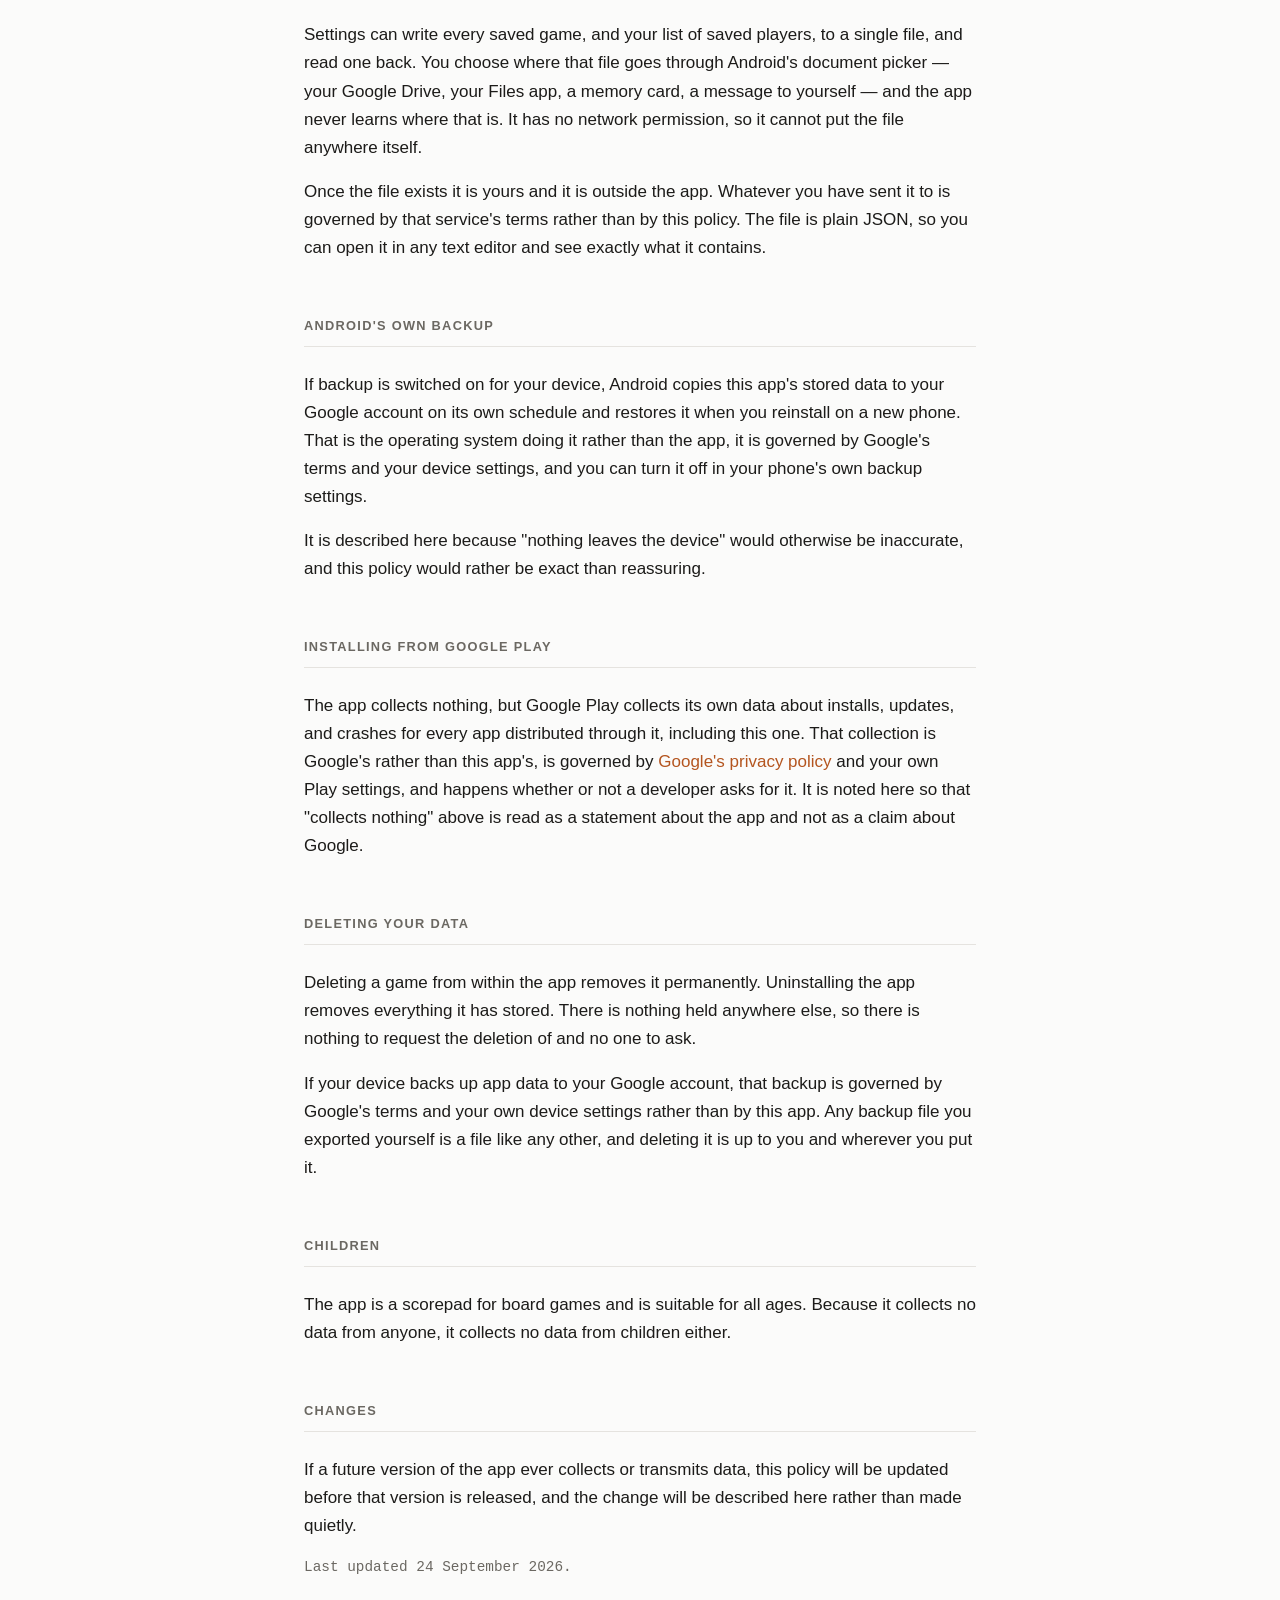
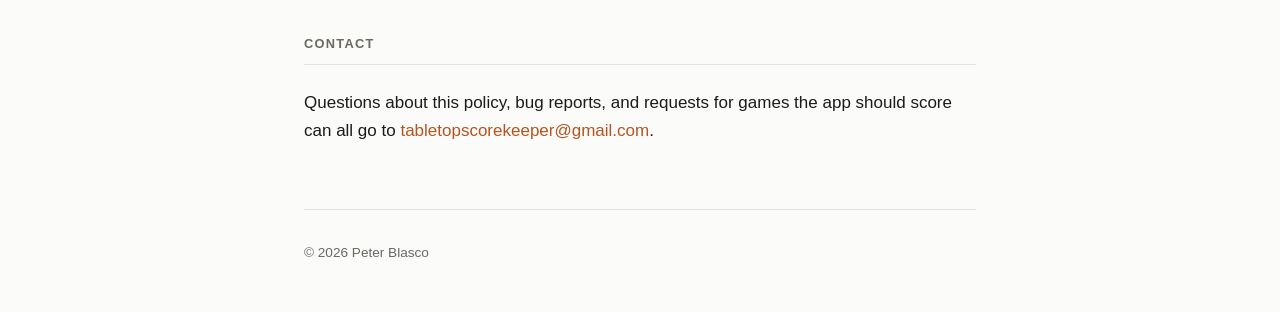
==== commit f4c961a4: "Say player records are worked out, not stored The saved-player list no longer keeps a games count or" ====
--- a/privacy/tabletop-score-keeper.html
+++ b/privacy/tabletop-score-keeper.html
@@ -47,11 +47,12 @@
         whatever you have left sitting in the tools.
       </p>
       <p>
-        Separately from any one game, it keeps a list of the player names you have used, with how
-        many games each has been in and when they last played, so that setting up the next game is
-        picking from a list rather than typing. You can rename or remove anyone on that list in
-        Settings. Removing a name only changes what you are offered next time; games already
-        played keep their players as they were.
+        Separately from any one game, it keeps a list of the player names you have used, and any
+        earlier spellings of them, so that setting up the next game is picking from a list rather
+        than typing. Tapping a name shows that player's record — games played, won, lost and tied —
+        which is worked out from your saved games each time rather than stored. You can rename or
+        remove anyone on that list in Settings. Removing a name only changes what you are offered
+        next time; games already played keep their players as they were.
       </p>
       <p>
         All of this is written to the app's own private storage on your device. Other apps cannot
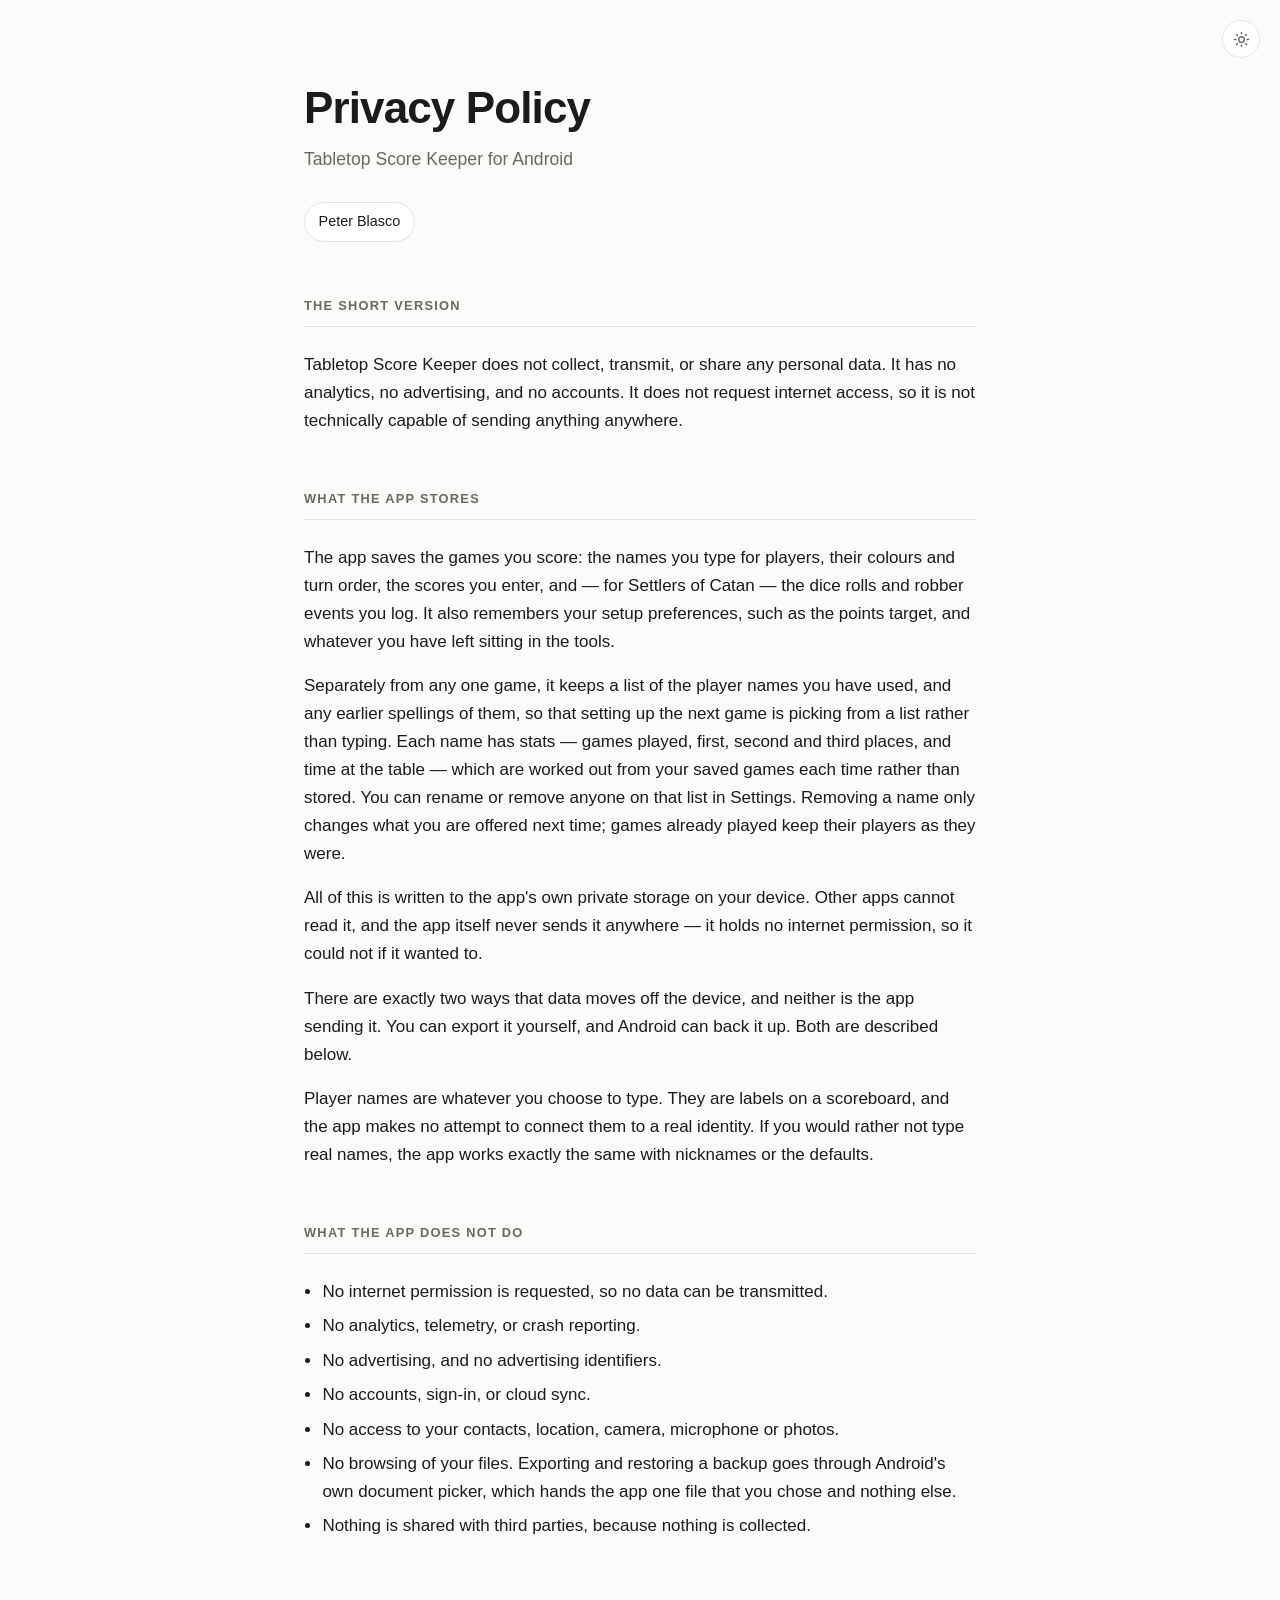
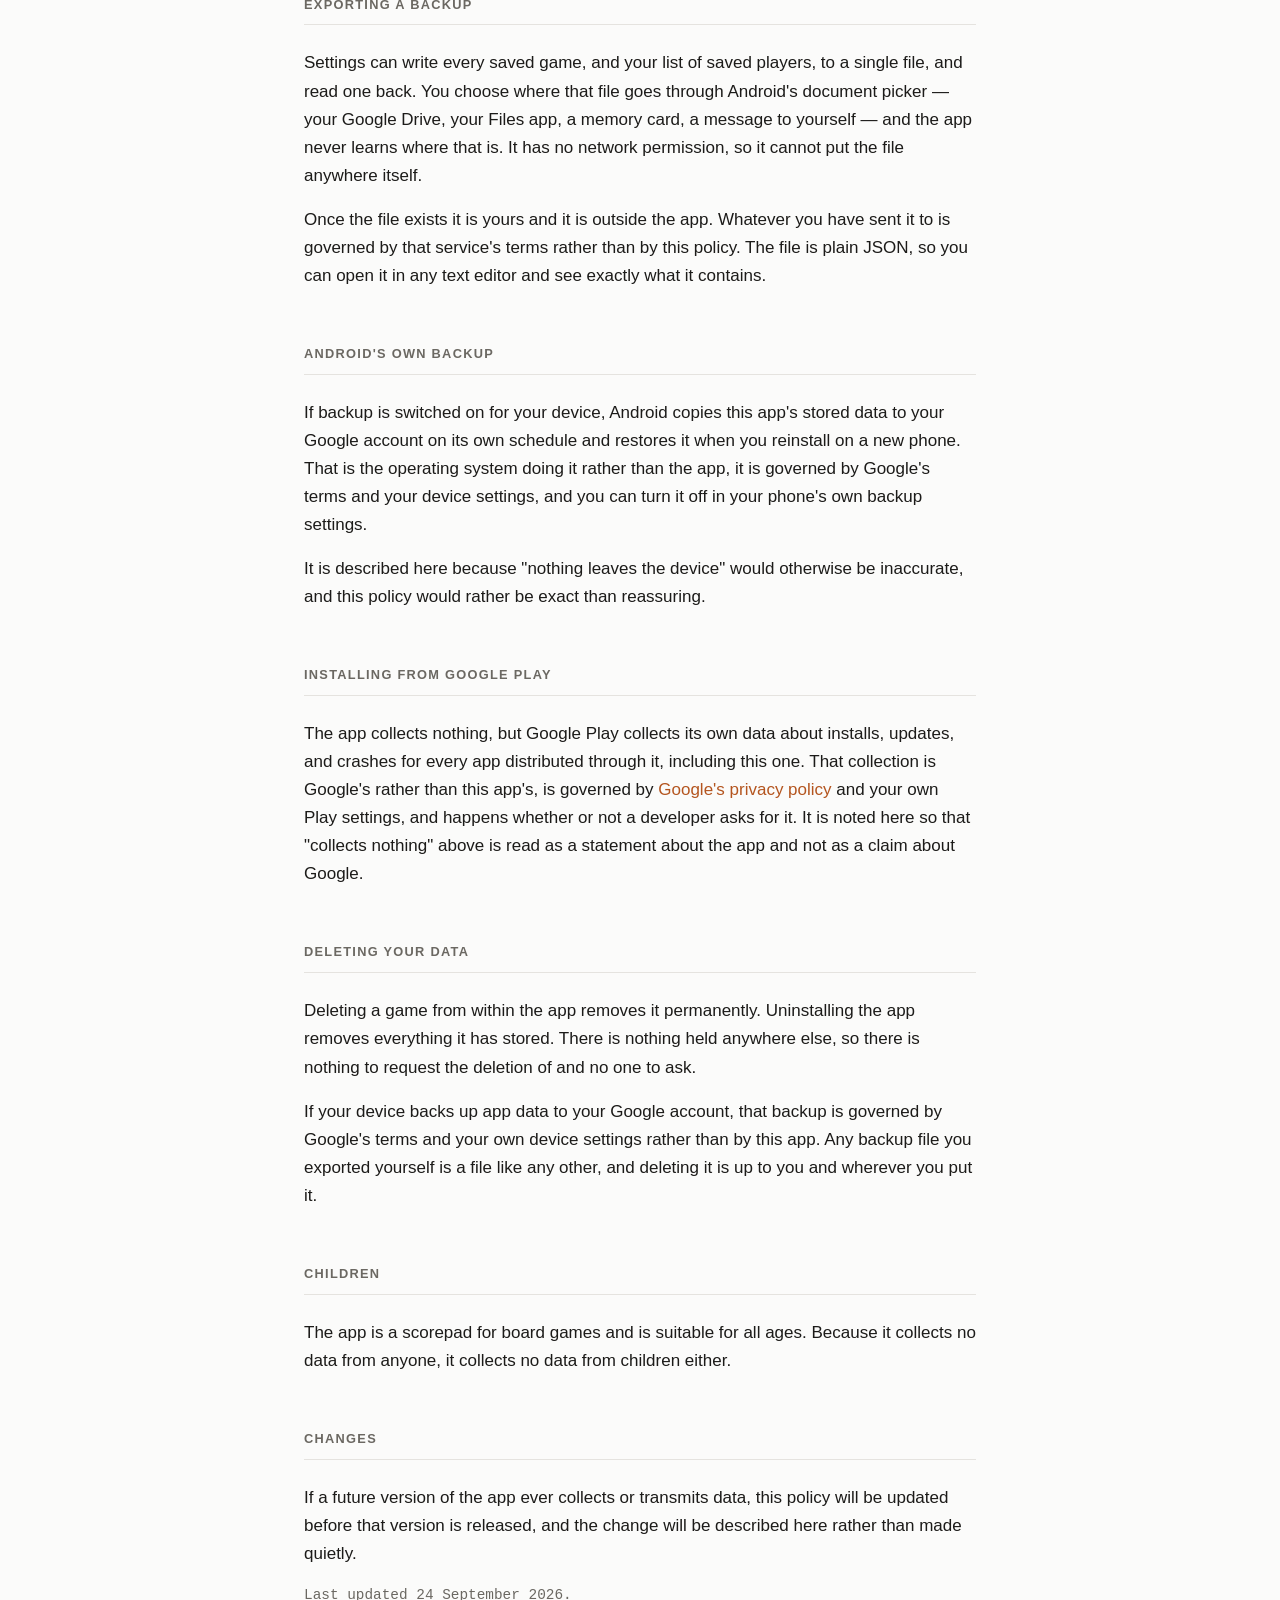
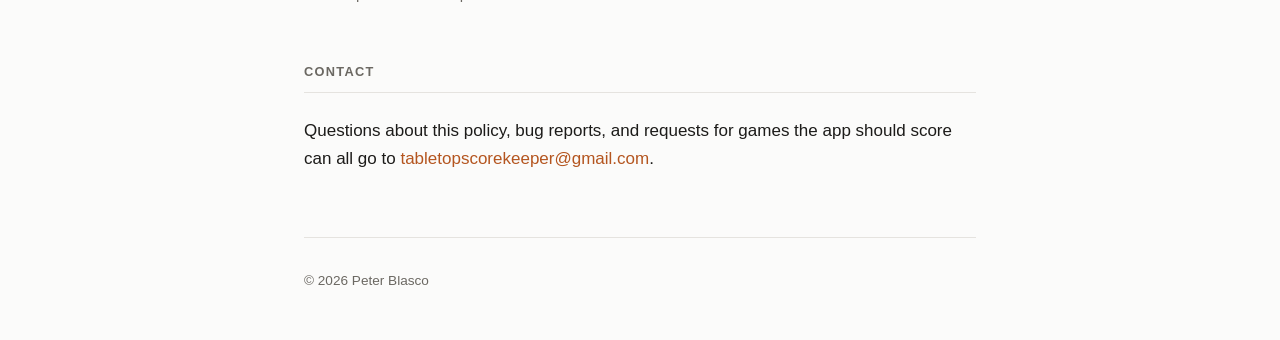
==== commit 052545cc: "Describe player stats as placings and time played Co-Authored-By: Claude Opus 5.5 <noreply@anthropic" ====
--- a/privacy/tabletop-score-keeper.html
+++ b/privacy/tabletop-score-keeper.html
@@ -49,10 +49,10 @@
       <p>
         Separately from any one game, it keeps a list of the player names you have used, and any
         earlier spellings of them, so that setting up the next game is picking from a list rather
-        than typing. Tapping a name shows that player's record — games played, won, lost and tied —
-        which is worked out from your saved games each time rather than stored. You can rename or
-        remove anyone on that list in Settings. Removing a name only changes what you are offered
-        next time; games already played keep their players as they were.
+        than typing. Each name has stats — games played, first, second and third places, and time
+        at the table — which are worked out from your saved games each time rather than stored. You
+        can rename or remove anyone on that list in Settings. Removing a name only changes what you
+        are offered next time; games already played keep their players as they were.
       </p>
       <p>
         All of this is written to the app's own private storage on your device. Other apps cannot
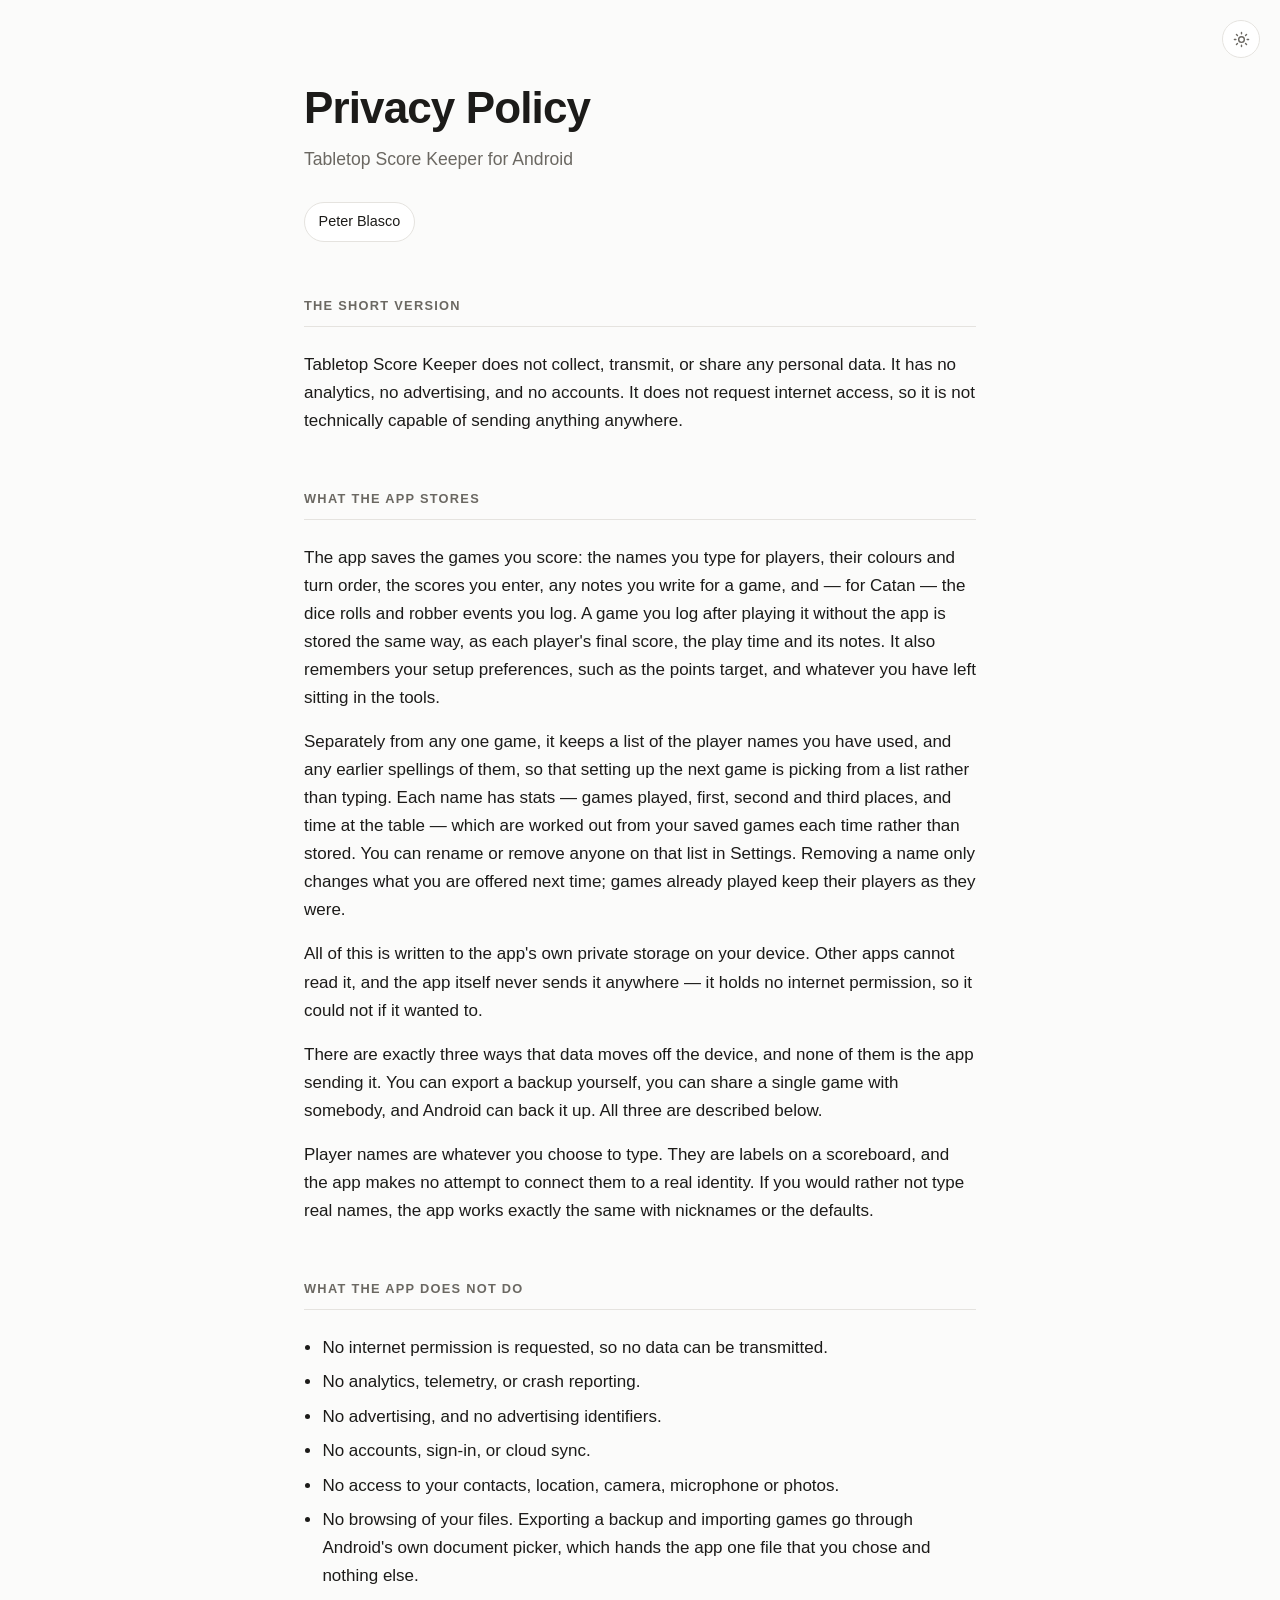
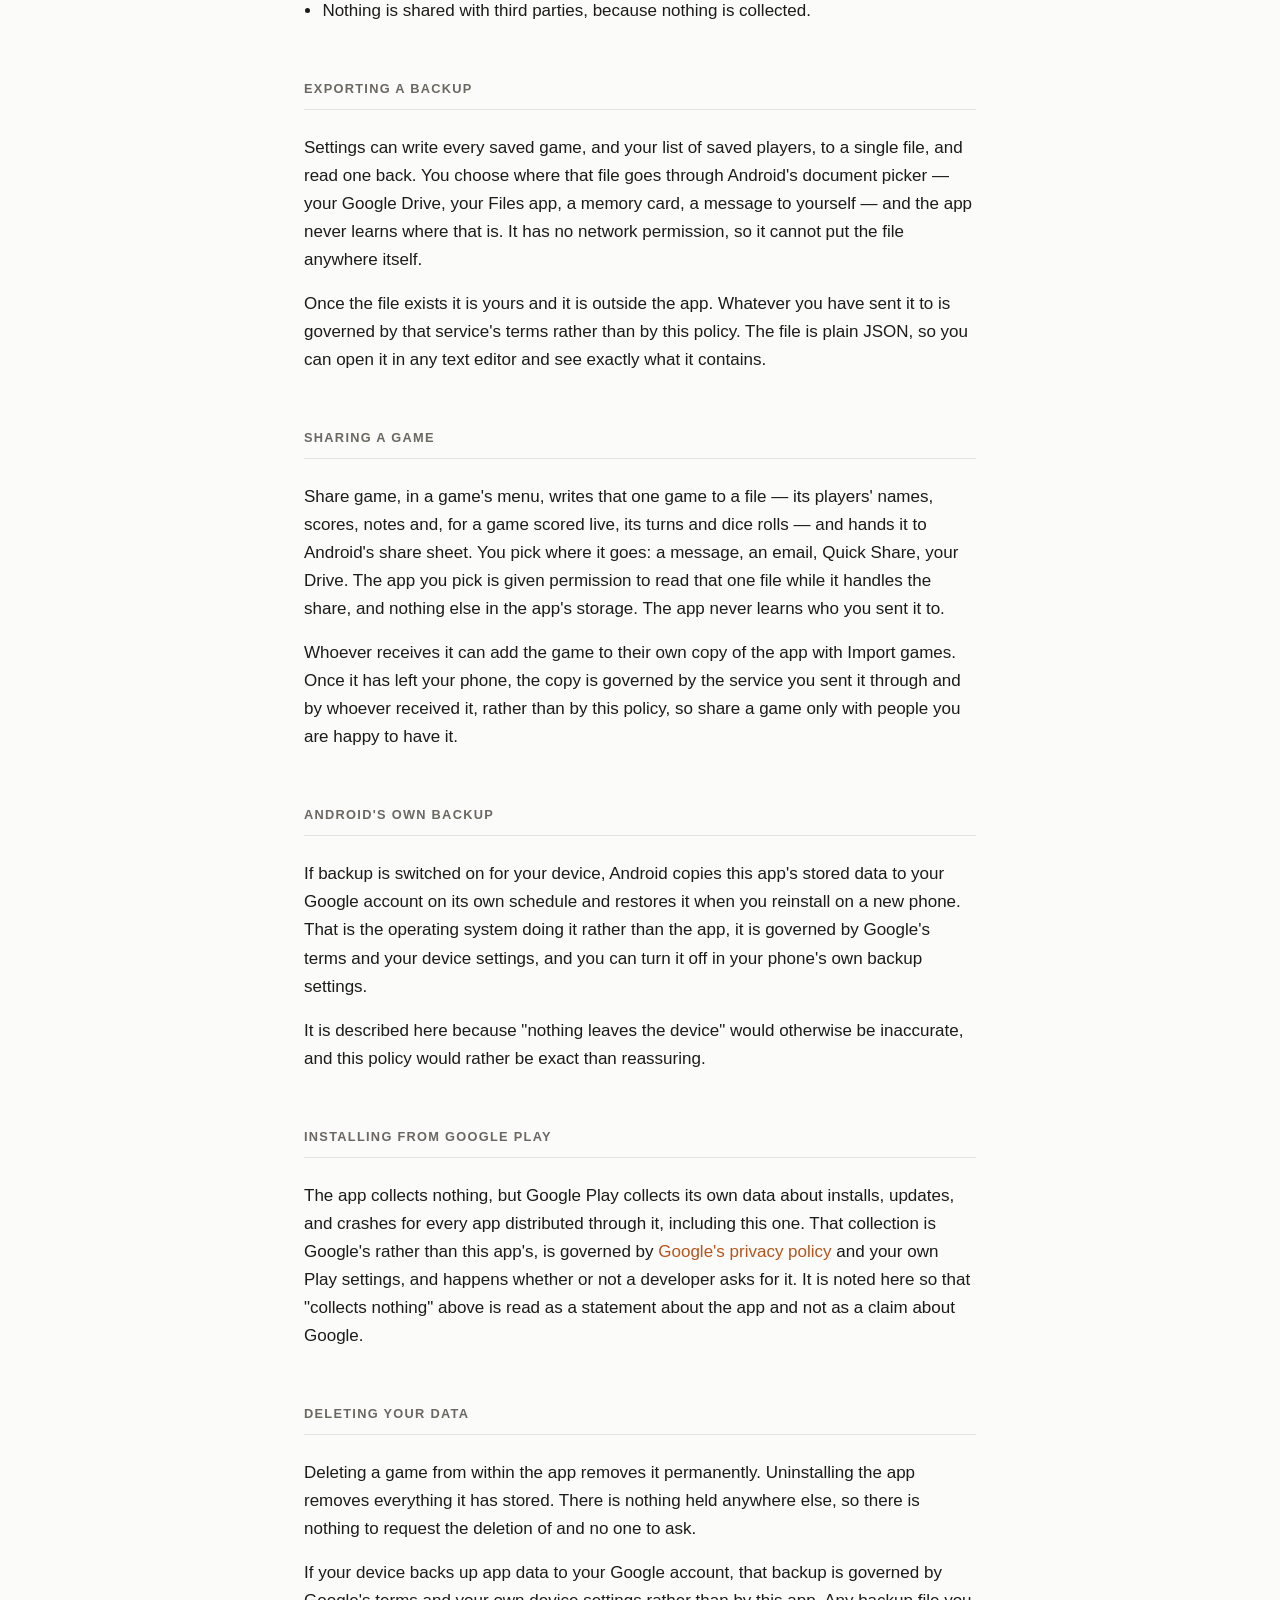
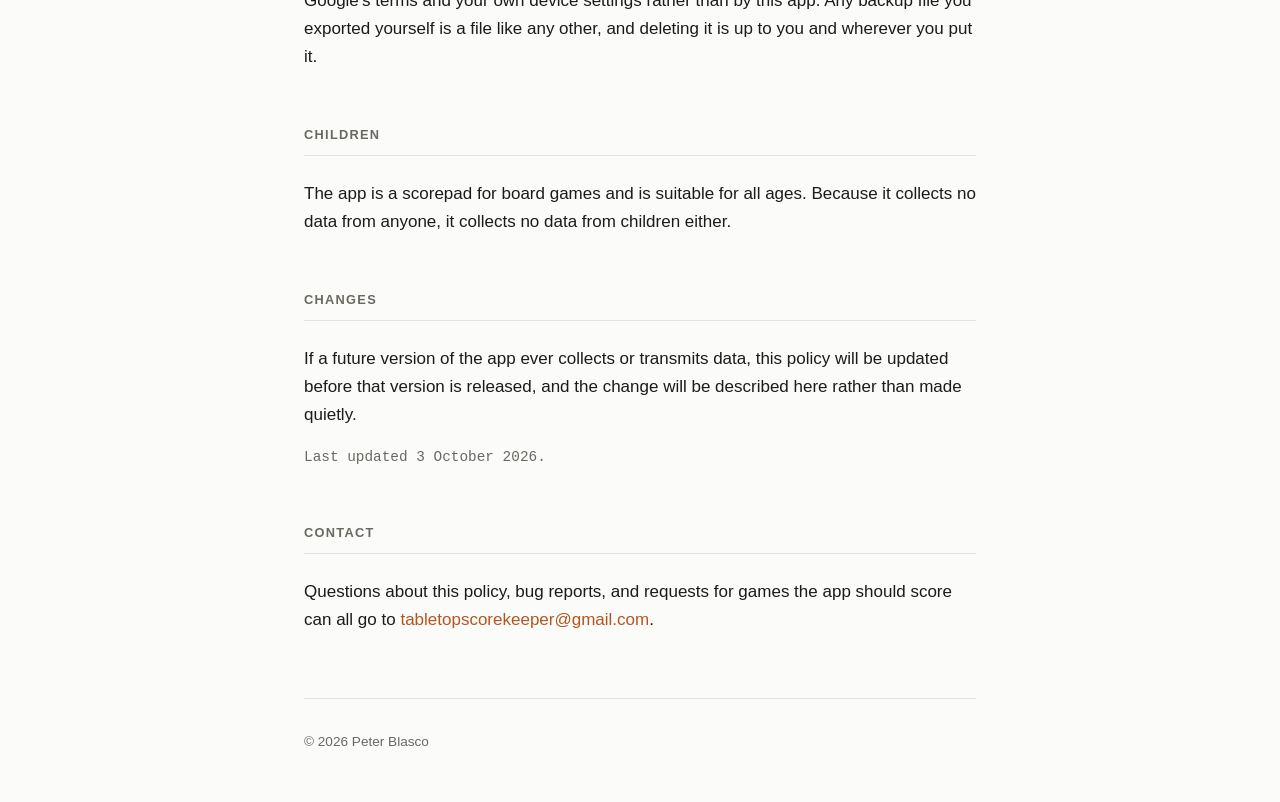
==== commit eb244823: "Cover game notes, logged games and sharing in the privacy policy The app can now share a single game" ====
--- a/privacy/tabletop-score-keeper.html
+++ b/privacy/tabletop-score-keeper.html
@@ -42,9 +42,11 @@
       <h2>What the app stores</h2>
       <p>
         The app saves the games you score: the names you type for players, their colours and turn
-        order, the scores you enter, and — for Settlers of Catan — the dice rolls and robber
-        events you log. It also remembers your setup preferences, such as the points target, and
-        whatever you have left sitting in the tools.
+        order, the scores you enter, any notes you write for a game, and — for Catan — the dice
+        rolls and robber events you log. A game you log after playing it without the app is stored
+        the same way, as each player's final score, the play time and its notes. It also remembers
+        your setup preferences, such as the points target, and whatever you have left sitting in the
+        tools.
       </p>
       <p>
         Separately from any one game, it keeps a list of the player names you have used, and any
@@ -60,8 +62,9 @@
         it could not if it wanted to.
       </p>
       <p>
-        There are exactly two ways that data moves off the device, and neither is the app sending
-        it. You can export it yourself, and Android can back it up. Both are described below.
+        There are exactly three ways that data moves off the device, and none of them is the app
+        sending it. You can export a backup yourself, you can share a single game with somebody, and
+        Android can back it up. All three are described below.
       </p>
       <p>
         Player names are whatever you choose to type. They are labels on a scoreboard, and the app
@@ -79,8 +82,8 @@
         <li>No accounts, sign-in, or cloud sync.</li>
         <li>No access to your contacts, location, camera, microphone or photos.</li>
         <li>
-          No browsing of your files. Exporting and restoring a backup goes through Android's own
-          document picker, which hands the app one file that you chose and nothing else.
+          No browsing of your files. Exporting a backup and importing games go through Android's
+          own document picker, which hands the app one file that you chose and nothing else.
         </li>
         <li>Nothing is shared with third parties, because nothing is collected.</li>
       </ul>
@@ -99,6 +102,23 @@
         Once the file exists it is yours and it is outside the app. Whatever you have sent it to is
         governed by that service's terms rather than by this policy. The file is plain JSON, so you
         can open it in any text editor and see exactly what it contains.
+      </p>
+    </section>
+
+    <section class="section">
+      <h2>Sharing a game</h2>
+      <p>
+        Share game, in a game's menu, writes that one game to a file — its players' names, scores,
+        notes and, for a game scored live, its turns and dice rolls — and hands it to Android's share
+        sheet. You pick where it goes: a message, an email, Quick Share, your Drive. The app you pick
+        is given permission to read that one file while it handles the share, and nothing else in
+        the app's storage. The app never learns who you sent it to.
+      </p>
+      <p>
+        Whoever receives it can add the game to their own copy of the app with Import games. Once it
+        has left your phone, the copy is governed by the service you sent it through and by whoever
+        received it, rather than by this policy, so share a game only with people you are happy to
+        have it.
       </p>
     </section>
 
@@ -159,7 +179,7 @@
         updated before that version is released, and the change will be described here rather than
         made quietly.
       </p>
-      <p class="placeholder">Last updated 24 September 2026.</p>
+      <p class="placeholder">Last updated 3 October 2026.</p>
     </section>
 
     <section class="section">
